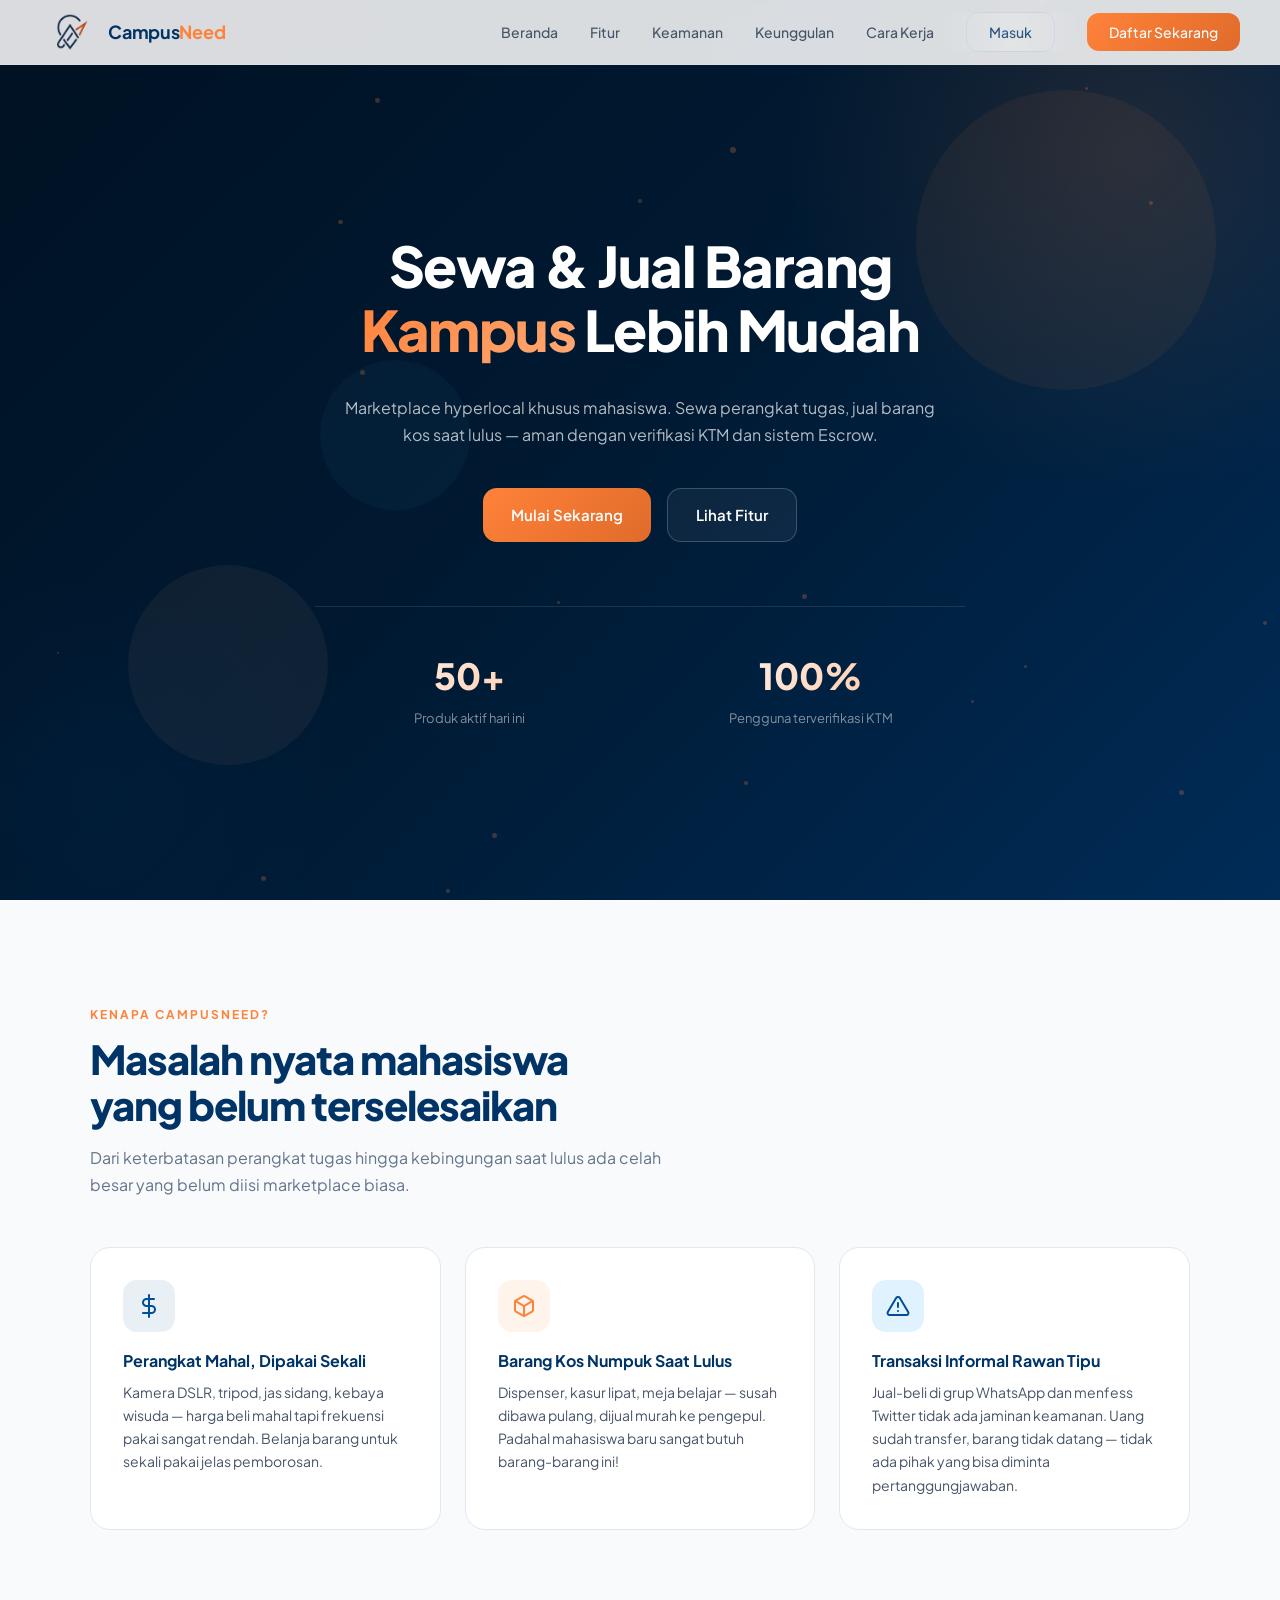
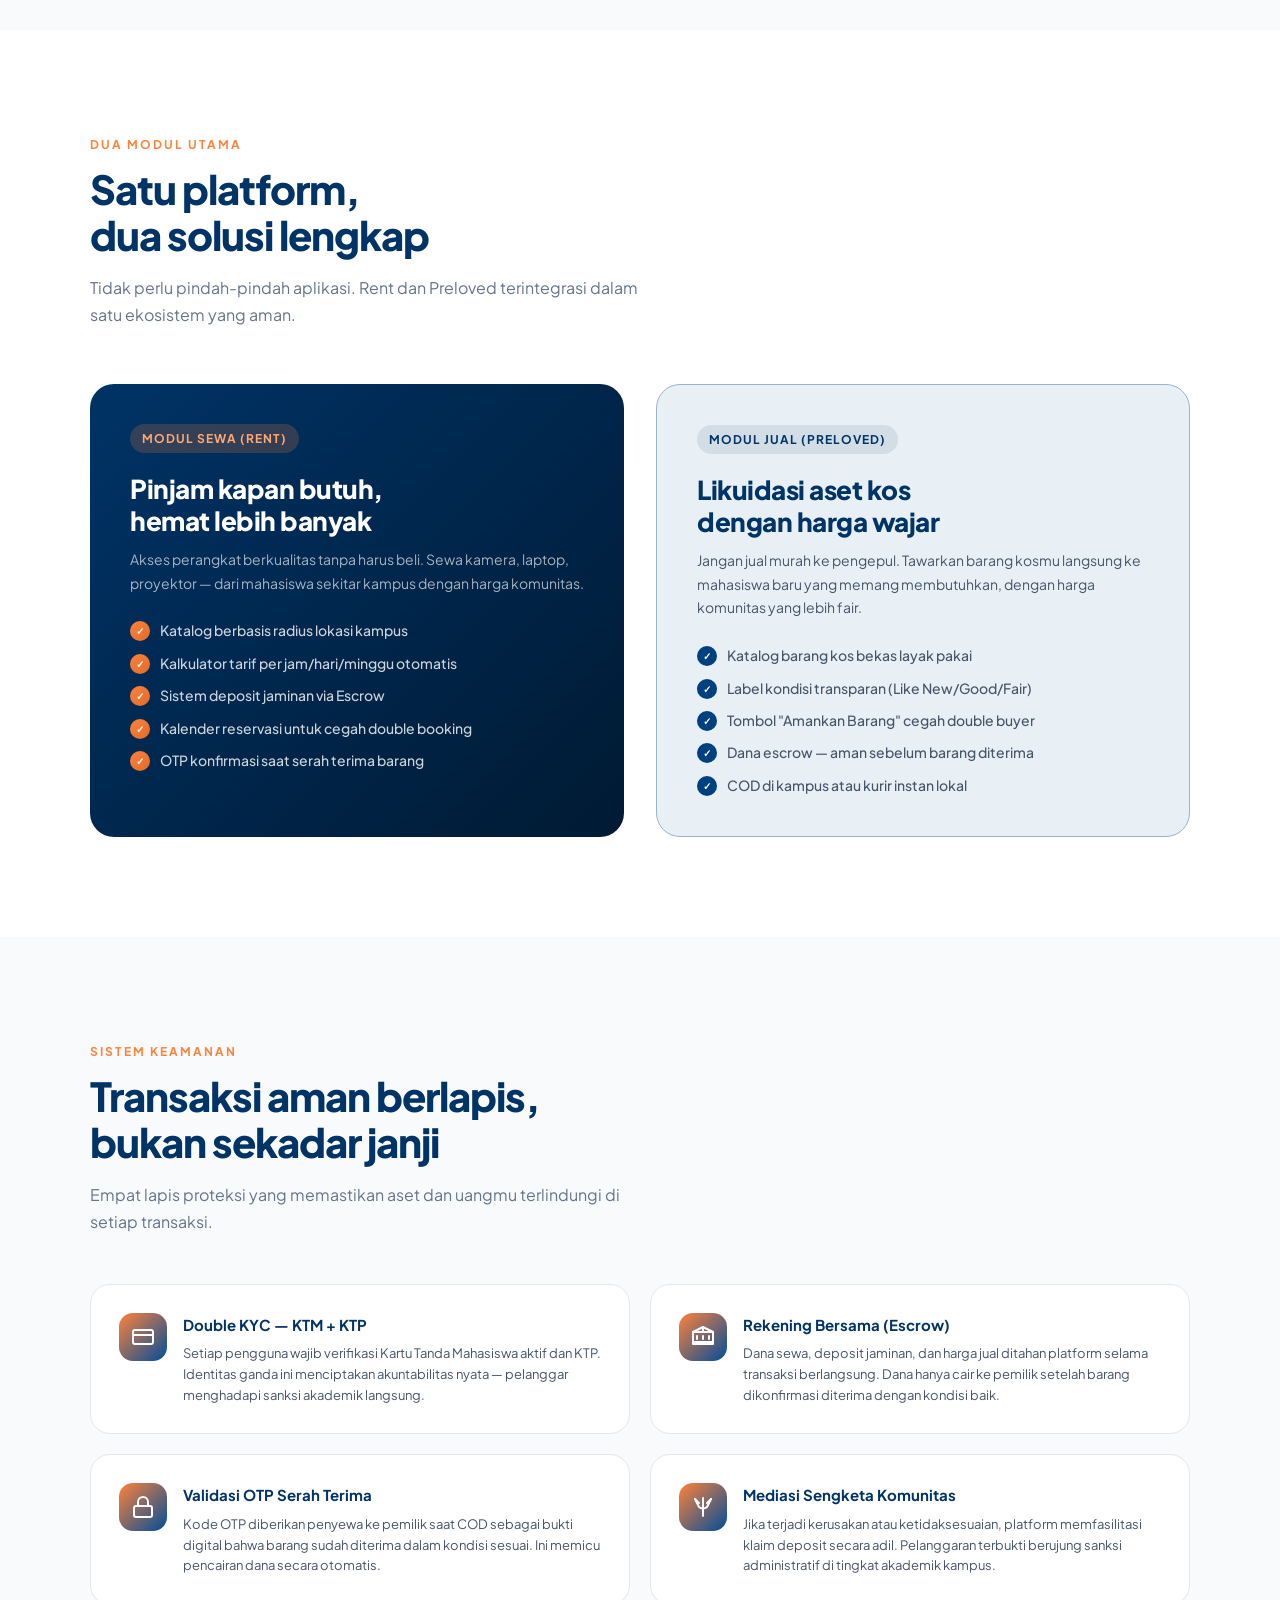
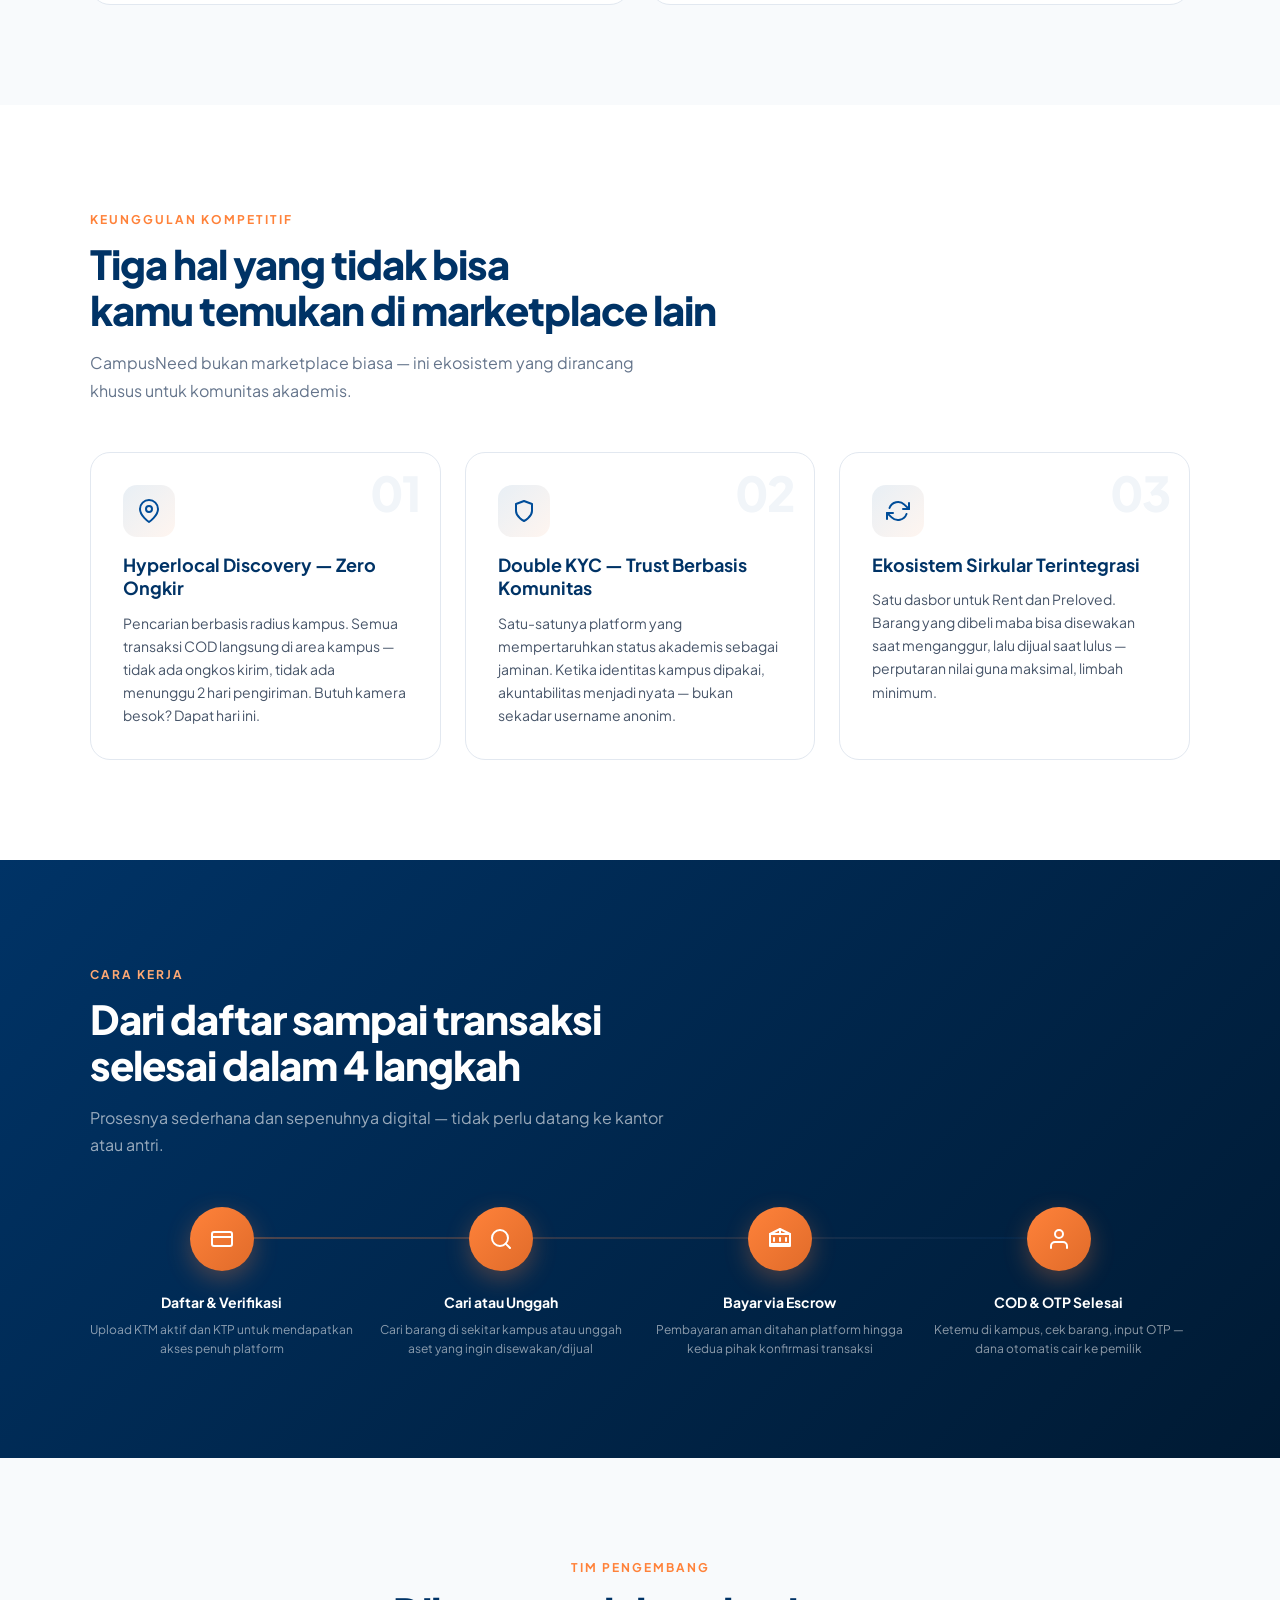
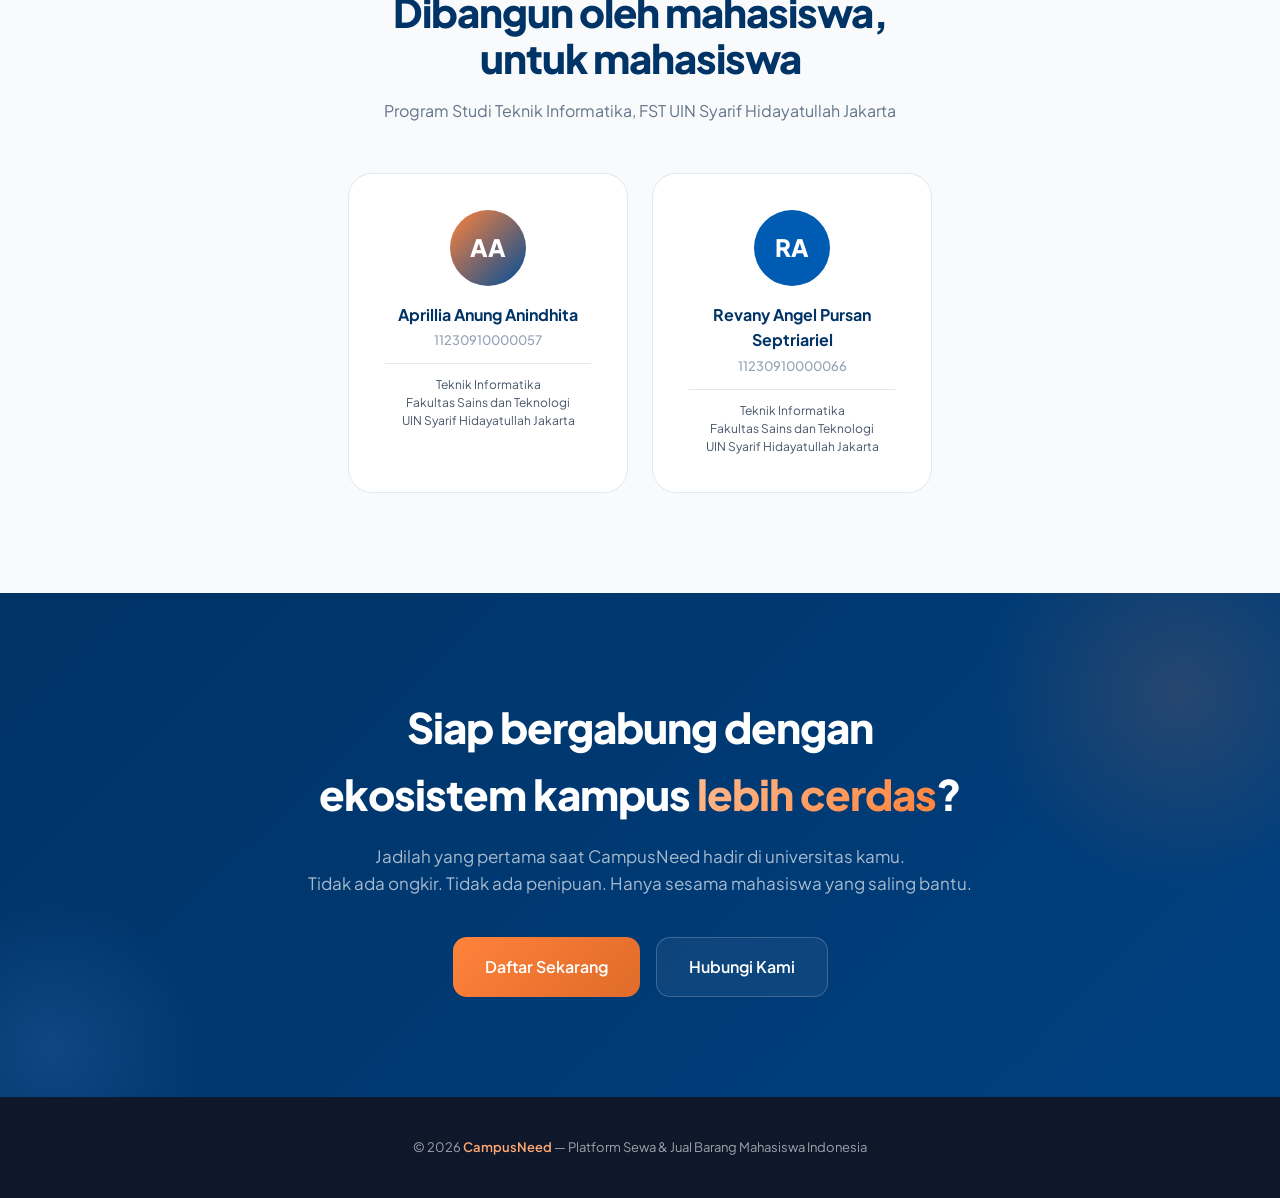
==== index.html @ 5a242e69 "initial commit" ====
<!DOCTYPE html>
<html lang="id">

<head>
  <meta charset="UTF-8" />
  <meta name="viewport" content="width=device-width, initial-scale=1.0" />
  <title>CampusNeed — Platform Sewa & Jual Barang Mahasiswa</title>
  <meta name="description"
    content="Marketplace hyperlocal khusus mahasiswa UIN Jakarta. Sewa perangkat tugas, jual barang kos saat lulus — aman dengan verifikasi KTM dan sistem Escrow." />

  <!-- Google Fonts -->
  <link href="https://fonts.googleapis.com/css2?family=Plus+Jakarta+Sans:wght@400;500;600;700;800&display=swap"
    rel="stylesheet" />

  <!-- CSS Utama -->
  <link rel="stylesheet" href="style.css" />
</head>

<body>

  <!-- =====================================================
       NAVBAR
       ===================================================== -->
  <nav>
    <div class="nav-inner">

      <!-- Logo Menggunakan File Gambar Asli -->
      <a href="#" class="logo">
        <img src="logo-tr.png" alt="Logo CampusNeed" class="logo-img" />
        <span class="logo-text">Campus<span>Need</span></span>
      </a>

      <!-- Menu Navigasi -->
      <ul class="nav-links">
        <li><a href="#home">Beranda</a></li>
        <li><a href="#fitur">Fitur</a></li>
        <li><a href="#keamanan">Keamanan</a></li>
        <li><a href="#unggul">Keunggulan</a></li>
        <li><a href="#alur">Cara Kerja</a></li>
        <li><a href="login.html" class="btn-login-nav">Masuk</a></li>
        <li><a href="daftar.html" onclick="window.location.href='daftar.html';" class="btn-nav">Daftar Sekarang</a>
        </li>
      </ul>

    </div>
  </nav>


  <!-- =====================================================
       HERO
       ===================================================== -->
  <section class="hero" id="home">
    <!-- Floating Shapes -->
    <div class="hero-floating-shapes">
      <div class="floating-shape"></div>
      <div class="floating-shape"></div>
      <div class="floating-shape"></div>
    </div>

    <div class="hero-inner">

      <div class="hero-content">
        <!-- Badge -->
        <!-- <div class="hero-badge">✨ Platform Mahasiswa UIN Jakarta</div> -->

        <h1>Sewa & Jual Barang <span>Kampus</span> Lebih Mudah</h1>

        <p>
          Marketplace hyperlocal khusus mahasiswa. Sewa perangkat
          tugas, jual barang kos saat lulus — aman dengan verifikasi KTM dan
          sistem Escrow.
        </p>

        <div class="hero-cta">
          <a href="daftar.html" onclick="window.location.href='daftar.html';" class="btn-primary">Mulai Sekarang</a>
          <a href="#fitur" class="btn-secondary">Lihat Fitur</a>
        </div>

        <!-- Stats with counter animation -->
        <div class="hero-stats-row">
          <div class="stat-item">
            <h3 data-target="50+">50+</h3>
            <p>Produk aktif hari ini</p>
          </div>
          <div class="stat-item">
            <h3 data-target="100%">100%</h3>
            <p>Pengguna terverifikasi KTM</p>
          </div>
          <!-- <div class="stat-item">
            <h3 data-target="0%">0%</h3>
            <p>Ongkir — COD di kampus</p>
          </div> -->
        </div>
      </div>

    </div>
  </section>


  <!-- =====================================================
       SECTION: MASALAH
       ===================================================== -->
  <section class="problem" id="masalah">
    <div class="section-inner">
      <div class="section-label">Kenapa CampusNeed?</div>
      <h2 class="section-title">Masalah nyata mahasiswa<br>yang belum terselesaikan</h2>
      <p class="section-sub">
        Dari keterbatasan perangkat tugas hingga kebingungan saat lulus
        ada celah besar yang belum diisi marketplace biasa.
      </p>

      <!-- Card masalah — diisi JavaScript -->
      <div class="problem-grid" id="problem-grid"></div>
    </div>
  </section>


  <!-- =====================================================
       SECTION: FITUR (Modul Rent & Sell)
       ===================================================== -->
  <section class="how" id="fitur">
    <div class="section-inner">
      <div class="section-label">Dua Modul Utama</div>
      <h2 class="section-title">Satu platform,<br>dua solusi lengkap</h2>
      <p class="section-sub">
        Tidak perlu pindah-pindah aplikasi. Rent dan Preloved terintegrasi
        dalam satu ekosistem yang aman.
      </p>

      <div class="modules-wrap">

        <!-- Card: Modul Sewa -->
        <div class="module-card rent reveal">
          <span class="module-tag">Modul Sewa (Rent)</span>
          <h3>Pinjam kapan butuh,<br>hemat lebih banyak</h3>
          <p>
            Akses perangkat berkualitas tanpa harus beli. Sewa kamera, laptop,
            proyektor — dari mahasiswa sekitar kampus dengan harga komunitas.
          </p>
          <!-- Fitur sewa — diisi JavaScript -->
          <ul class="feature-list" id="rent-features"></ul>
        </div>

        <!-- Card: Modul Jual -->
        <div class="module-card sell reveal">
          <span class="module-tag">Modul Jual (Preloved)</span>
          <h3>Likuidasi aset kos<br>dengan harga wajar</h3>
          <p>
            Jangan jual murah ke pengepul. Tawarkan barang kosmu langsung ke
            mahasiswa baru yang memang membutuhkan, dengan harga komunitas
            yang lebih fair.
          </p>
          <!-- Fitur jual — diisi JavaScript -->
          <ul class="feature-list" id="sell-features"></ul>
        </div>

      </div>
    </div>
  </section>


  <!-- =====================================================
       SECTION: KEAMANAN
       ===================================================== -->
  <section class="security" id="keamanan">
    <div class="section-inner">
      <div class="section-label">Sistem Keamanan</div>
      <h2 class="section-title">Transaksi aman berlapis,<br>bukan sekadar janji</h2>
      <p class="section-sub">
        Empat lapis proteksi yang memastikan aset dan uangmu
        terlindungi di setiap transaksi.
      </p>

      <!-- Card keamanan — diisi JavaScript -->
      <div class="security-grid" id="security-grid"></div>
    </div>
  </section>


  <!-- =====================================================
       SECTION: USP (Keunggulan Kompetitif)
       ===================================================== -->
  <section class="usp" id="unggul">
    <div class="section-inner">
      <div class="section-label">Keunggulan Kompetitif</div>
      <h2 class="section-title">Tiga hal yang tidak bisa<br>kamu temukan di marketplace lain</h2>
      <p class="section-sub">
        CampusNeed bukan marketplace biasa — ini ekosistem yang dirancang
        khusus untuk komunitas akademis.
      </p>

      <!-- Card USP — diisi JavaScript -->
      <div class="usp-grid" id="usp-grid"></div>
    </div>
  </section>


  <!-- =====================================================
       SECTION: ALUR / CARA KERJA
       ===================================================== -->
  <section class="flow" id="alur">
    <div class="section-inner">
      <div class="section-label">Cara Kerja</div>
      <h2 class="section-title">Dari daftar sampai transaksi<br>selesai dalam 4 langkah</h2>
      <p class="section-sub">
        Prosesnya sederhana dan sepenuhnya digital —
        tidak perlu datang ke kantor atau antri.
      </p>

      <!-- Langkah-langkah — diisi JavaScript -->
      <div class="flow-steps" id="flow-steps"></div>
    </div>
  </section>


  <!-- =====================================================
       SECTION: TIM
       ===================================================== -->
  <section class="team">
    <div class="section-inner">
      <div class="section-label" style="text-align: center; display: block;">Tim Pengembang</div>
      <h2 class="section-title" style="text-align: center;">
        Dibangun oleh mahasiswa,<br>untuk mahasiswa
      </h2>
      <p class="section-sub" style="text-align: center; margin: 0 auto 0;">
        Program Studi Teknik Informatika, FST UIN Syarif Hidayatullah Jakarta
      </p>

      <!-- Card tim — diisi JavaScript -->
      <div class="team-grid" id="team-grid"></div>
    </div>
  </section>


  <!-- =====================================================
       SECTION: CTA (Call to Action)
       ===================================================== -->
  <section class="cta-section" id="daftar">
    <div style="position: relative; z-index: 1;">
      <h2>Siap bergabung dengan<br>ekosistem kampus <span>lebih cerdas</span>?</h2>
      <p>
        Jadilah yang pertama saat CampusNeed hadir di universitas kamu.<br>
        Tidak ada ongkir. Tidak ada penipuan. Hanya sesama mahasiswa yang saling bantu.
      </p>
      <div class="cta-btns">
        <a href="daftar.html" onclick="window.location.href='daftar.html';" class="btn-primary"
          style="font-size: 16px; padding: 16px 32px;">
          Daftar Sekarang
        </a>
        <a href="mailto:campusneed@example.com" class="btn-secondary" style="font-size: 16px; padding: 16px 32px;">
          Hubungi Kami
        </a>
      </div>
    </div>
  </section>


  <!-- =====================================================
       FOOTER — diisi JavaScript
       ===================================================== -->
  <footer id="footer-text"></footer>


  <!-- =====================================================
       SCRIPTS
       Urutan penting: data.js harus sebelum main.js
       ===================================================== -->
  <script src="data.js"></script>
  <script src="main.js"></script>

</body>

</html>
---- style.css ----
/* ============================================================
   style.css — CampusNeed Landing Page
   Palette: Biru Aesthetic Profesional + Gen Z Style
   ============================================================ */

*, *::before, *::after {
  box-sizing: border-box;
  margin: 0;
  padding: 0;
}

:root {
  /* Deep Navy Blue palette */
  --blue-900: #001a33;
  --blue-800: #003366;
  --blue-700: #004080;
  --blue-600: #004d99;
  --blue-500: #005cb3;
  --blue-400: #3380b3;
  --blue-300: #6699cc;
  --blue-200: #99b3cc;
  --blue-100: #ccd9e6;
  --blue-50:  #e8eff5;

  /* Energetic Orange Terracotta palette */
  --orange-600: #FF823A;
  --orange-500: #FF9557;
  --orange-400: #FFa873;
  --orange-300: #FFBB90;
  --orange-200: #FFCEAC;
  --orange-100: #FFE1C9;
  --orange-50:  #FFF4EB;

  --slate-900: #0f172a;
  --slate-800: #1e293b;
  --slate-700: #334155;
  --slate-600: #475569;
  --slate-500: #64748b;
  --slate-400: #94a3b8;
  --slate-300: #cbd5e1;
  --slate-200: #e2e8f0;
  --slate-100: #f1f5f9;
  --slate-50:  #f8fafc;

  --white: #ffffff;
  --success: #16a34a;

  --accent-purple: #FF823A;
  --accent-pink: #FF9557;
  --accent-teal: #003366;
}

html { scroll-behavior: smooth; }

body {
  font-family: 'Plus Jakarta Sans', sans-serif;
  color: var(--slate-800);
  background: var(--white);
  line-height: 1.6;
  overflow-x: hidden;
}

/* ============================================================
   ANIMATIONS
   ============================================================ */
@keyframes fadeInUp {
  from {
    opacity: 0;
    transform: translateY(40px);
  }
  to {
    opacity: 1;
    transform: translateY(0);
  }
}

@keyframes fadeInScale {
  from {
    opacity: 0;
    transform: scale(0.9);
  }
  to {
    opacity: 1;
    transform: scale(1);
  }
}

@keyframes slideInLeft {
  from {
    opacity: 0;
    transform: translateX(-60px);
  }
  to {
    opacity: 1;
    transform: translateX(0);
  }
}

@keyframes slideInRight {
  from {
    opacity: 0;
    transform: translateX(60px);
  }
  to {
    opacity: 1;
    transform: translateX(0);
  }
}

@keyframes float {
  0%, 100% { transform: translateY(0px); }
  50% { transform: translateY(-20px); }
}

@keyframes pulse-glow {
  0%, 100% { box-shadow: 0 0 20px rgba(255, 130, 58, 0.3); }
  50% { box-shadow: 0 0 40px rgba(255, 130, 58, 0.6); }
}

@keyframes particle-float {
  0% { transform: translateY(0) translateX(0); opacity: 0; }
  10% { opacity: 0.5; }
  90% { opacity: 0.5; }
  100% { transform: translateY(-100vh) translateX(20px); opacity: 0; }
}

@keyframes gradient-shift {
  0% { background-position: 0% 50%; }
  50% { background-position: 100% 50%; }
  100% { background-position: 0% 50%; }
}

@keyframes shimmer {
  0% { transform: translateX(-100%); }
  100% { transform: translateX(100%); }
}

/* Scroll Reveal Classes */
.reveal {
  opacity: 0;
  transform: translateY(40px);
  transition: all 0.8s cubic-bezier(0.16, 1, 0.3, 1);
}

.reveal.revealed {
  opacity: 1;
  transform: translateY(0);
}

/* ============================================================
   NAVBAR
   ============================================================ */
nav {
  position: fixed;
  top: 0; left: 0; right: 0;
  background: rgba(255, 255, 255, 0.85);
  backdrop-filter: blur(20px);
  -webkit-backdrop-filter: blur(20px);
  border-bottom: 1px solid rgba(226, 232, 240, 0.5);
  z-index: 100;
  padding: 0 2rem;
  transition: all 0.4s cubic-bezier(0.16, 1, 0.3, 1);
}

nav.scrolled {
  background: rgba(255, 255, 255, 0.95);
  border-bottom: 1px solid var(--slate-200);
}

.nav-inner {
  max-width: 1200px;
  margin: 0 auto;
  height: 64px;
  display: flex;
  align-items: center;
  justify-content: space-between;
}

.logo {
  display: flex;
  align-items: center;
  gap: 8px;
  text-decoration: none;
}

.logo-img {
  height: 38px;
  width: auto;
  display: block;
  object-fit: contain;
}

.logo-text {
  font-size: 18px;
  font-weight: 700;
  color: var(--blue-800);
  letter-spacing: -0.3px;
}

.logo-text span {
  color: var(--orange-600);
}

.nav-links {
  display: flex;
  align-items: center;
  gap: 2rem;
  list-style: none;
}

.nav-links a {
  font-size: 14px;
  font-weight: 500;
  color: var(--slate-600);
  text-decoration: none;
  transition: all 0.3s;
  position: relative;
}

.nav-links a::after {
  content: '';
  position: absolute;
  bottom: -4px;
  left: 0;
  width: 0;
  height: 2px;
  background: var(--orange-600);
  border-radius: 2px;
  transition: width 0.3s ease;
}

.nav-links a:hover {
  color: var(--blue-700);
}

.nav-links a:hover::after {
  width: 100%;
}

.btn-nav {
  background: linear-gradient(135deg, var(--orange-600), #e06b2a) !important;
  color: white !important;
  padding: 10px 22px;
  border-radius: 12px;
  transition: all 0.3s !important;
  font-weight: 600;
  position: relative;
  overflow: hidden;
}

.btn-nav::before {
  content: '';
  position: absolute;
  top: 0; left: -100%; width: 100%; height: 100%;
  background: linear-gradient(90deg, transparent, rgba(255,255,255,0.2), transparent);
  transition: left 0.5s;
}

.btn-nav:hover::before {
  left: 100%;
}

.btn-nav:hover {
  transform: translateY(-2px);
  box-shadow: 0 8px 24px rgba(255, 130, 58, 0.35);
}

.btn-login-nav {
  background: transparent !important;
  color: var(--blue-800) !important;
  padding: 10px 22px;
  border-radius: 12px;
  border: 1.5px solid var(--slate-300);
  transition: all 0.3s !important;
  font-weight: 600;
}

.btn-login-nav:hover {
  border-color: var(--orange-600) !important;
  color: var(--orange-600) !important;
  background: var(--orange-50) !important;
  transform: translateY(-2px);
}

.btn-login-nav::after {
  display: none !important;
}

/* ============================================================
   HERO
   ============================================================ */
.hero {
  min-height: 100vh;
  display: flex;
  align-items: center;
  background: linear-gradient(135deg, #001122 0%, #001a33 25%, #003366 60%, #004d80 100%);
  background-size: 200% 200%;
  animation: gradient-shift 15s ease infinite;
  position: relative;
  overflow: hidden;
  padding: 120px 2rem 60px;
}

.hero::before {
  content: '';
  position: absolute;
  top: -200px; right: -200px;
  width: 700px; height: 700px;
  background: radial-gradient(circle, rgba(255, 130, 58, 0.12) 0%, transparent 70%);
  pointer-events: none;
  animation: float 8s ease-in-out infinite;
}

.hero::after {
  content: '';
  position: absolute;
  bottom: -150px; left: -150px;
  width: 500px; height: 500px;
  background: radial-gradient(circle, rgba(0, 51, 102, 0.15) 0%, transparent 70%);
  pointer-events: none;
  animation: float 10s ease-in-out infinite reverse;
}

/* Hero Particles */
.hero-particles {
  position: absolute;
  top: 0; left: 0; right: 0; bottom: 0;
  overflow: hidden;
  pointer-events: none;
  z-index: 0;
}

.particle {
  position: absolute;
  background: rgba(255, 130, 58, 0.25);
  border-radius: 50%;
  animation: particle-float linear infinite;
}

/* Floating Shapes */
.hero-floating-shapes {
  position: absolute;
  top: 0; left: 0; right: 0; bottom: 0;
  pointer-events: none;
  z-index: 0;
}

.floating-shape {
  position: absolute;
  border-radius: 50%;
  opacity: 0.06;
  animation: float 6s ease-in-out infinite;
}

.floating-shape:nth-child(1) {
  width: 300px; height: 300px;
  background: var(--orange-600);
  top: 10%; right: 5%;
  animation-delay: 0s;
}

.floating-shape:nth-child(2) {
  width: 200px; height: 200px;
  background: var(--orange-400);
  bottom: 15%; left: 10%;
  animation-delay: 2s;
}

.floating-shape:nth-child(3) {
  width: 150px; height: 150px;
  background: var(--blue-400);
  top: 40%; left: 25%;
  animation-delay: 4s;
}

.hero-inner {
  max-width: 800px;
  margin: 0 auto;
  display: block;
  text-align: center;
  position: relative;
  z-index: 1;
}

.hero-content {
  display: flex;
  flex-direction: column;
  align-items: center;
  animation: fadeInUp 1s ease-out;
}

.hero-badge {
  display: inline-flex;
  align-items: center;
  gap: 6px;
  background: rgba(139, 92, 246, 0.15);
  border: 1px solid rgba(139, 92, 246, 0.3);
  color: var(--blue-300);
  font-size: 13px;
  font-weight: 600;
  padding: 8px 18px;
  border-radius: 100px;
  margin-bottom: 2rem;
  letter-spacing: 0.5px;
  animation: fadeInScale 0.8s ease-out;
  backdrop-filter: blur(8px);
}

.hero h1 {
  font-size: 56px;
  font-weight: 800;
  color: white;
  line-height: 1.15;
  letter-spacing: -1.5px;
  margin-bottom: 2rem;
  max-width: 650px;
  animation: fadeInUp 1s ease-out 0.2s both;
}

.hero h1 span {
  background: linear-gradient(135deg, var(--orange-600), var(--orange-400));
  -webkit-background-clip: text;
  -webkit-text-fill-color: transparent;
  background-clip: text;
}

.hero p {
  font-size: 16px;
  color: rgba(255, 255, 255, 0.7);
  line-height: 1.7;
  margin-bottom: 2.5rem;
  max-width: 600px;
  animation: fadeInUp 1s ease-out 0.4s both;
}

.hero-cta {
  display: flex;
  gap: 1rem;
  flex-wrap: wrap;
  justify-content: center;
  margin-bottom: 4rem;
  animation: fadeInUp 1s ease-out 0.6s both;
}

.btn-primary {
  background: linear-gradient(135deg, var(--orange-600), #e06b2a);
  color: white;
  padding: 14px 28px;
  border-radius: 14px;
  font-size: 15px;
  font-weight: 600;
  text-decoration: none;
  transition: all 0.4s cubic-bezier(0.16, 1, 0.3, 1);
  display: inline-flex;
  align-items: center;
  gap: 8px;
  position: relative;
  overflow: hidden;
}

.btn-primary::before {
  content: '';
  position: absolute;
  top: 0; left: -100%; width: 100%; height: 100%;
  background: linear-gradient(90deg, transparent, rgba(255,255,255,0.2), transparent);
  transition: left 0.6s;
}

.btn-primary:hover::before {
  left: 100%;
}

.btn-primary:hover {
  transform: translateY(-3px);
  box-shadow: 0 12px 32px rgba(255, 130, 58, 0.4);
}

.btn-secondary {
  background: rgba(255, 255, 255, 0.05);
  color: white;
  padding: 14px 28px;
  border-radius: 14px;
  font-size: 15px;
  font-weight: 600;
  text-decoration: none;
  border: 1px solid rgba(255, 255, 255, 0.2);
  transition: all 0.4s cubic-bezier(0.16, 1, 0.3, 1);
  backdrop-filter: blur(4px);
}

.btn-secondary:hover {
  background: rgba(255, 255, 255, 0.15);
  transform: translateY(-3px);
  border-color: rgba(255, 255, 255, 0.4);
  box-shadow: 0 8px 24px rgba(255, 255, 255, 0.1);
}

.hero-stats-row {
  display: flex;
  justify-content: space-around;
  width: 100%;
  max-width: 700px;
  border-top: 1px solid rgba(255, 255, 255, 0.1);
  padding-top: 2.5rem;
  gap: 2rem;
  animation: fadeInUp 1s ease-out 0.8s both;
}

.stat-item {
  flex: 1;
  text-align: center;
  transition: transform 0.3s ease;
}

.stat-item:hover {
  transform: translateY(-4px);
}

.stat-item h3 {
  font-size: 36px;
  font-weight: 800;
  color: white;
  margin-bottom: 0.25rem;
  background: linear-gradient(135deg, white, var(--orange-300));
  -webkit-background-clip: text;
  -webkit-text-fill-color: transparent;
  background-clip: text;
}

.stat-item p {
  font-size: 13px;
  color: rgba(255, 255, 255, 0.5);
  margin-bottom: 0;
  line-height: 1.4;
}

/* ============================================================
   SECTIONS
   ============================================================ */
section {
  padding: 100px 2rem;
  position: relative;
}

.section-inner {
  max-width: 1100px;
  margin: 0 auto;
}

.section-label {
  font-size: 12px;
  font-weight: 700;
  text-transform: uppercase;
  letter-spacing: 2px;
  color: var(--orange-600);
  margin-bottom: 0.75rem;
  display: inline-flex;
  align-items: center;
  gap: 8px;
}



.section-title {
  font-size: 40px;
  font-weight: 800;
  color: var(--blue-800);
  line-height: 1.15;
  letter-spacing: -1px;
  margin-bottom: 1rem;
}

.section-sub {
  font-size: 16px;
  color: var(--slate-500);
  max-width: 580px;
  line-height: 1.7;
}

/* ============================================================
   SECTION: MASALAH
   ============================================================ */
.problem {
  background: var(--slate-50);
}

.problem-grid {
  display: grid;
  grid-template-columns: repeat(3, 1fr);
  gap: 1.5rem;
  margin-top: 3rem;
}

.problem-card {
  background: white;
  border: 1px solid var(--slate-200);
  border-radius: 20px;
  padding: 2rem;
  transition: all 0.4s cubic-bezier(0.16, 1, 0.3, 1);
  position: relative;
  overflow: hidden;
}

.problem-card::before {
  content: '';
  position: absolute;
  top: 0; left: 0; right: 0;
  height: 3px;
  background: linear-gradient(90deg, var(--orange-600), var(--blue-600));
  opacity: 0;
  transition: opacity 0.4s;
}

.problem-card:hover {
  border-color: var(--orange-300);
  box-shadow: 0 20px 40px rgba(255, 130, 58, 0.1);
  transform: translateY(-6px);
}

.problem-card:hover::before {
  opacity: 1;
}

.problem-icon {
  width: 52px;
  height: 52px;
  border-radius: 14px;
  display: flex;
  align-items: center;
  justify-content: center;
  font-size: 20px;
  margin-bottom: 1rem;
  color: var(--blue-600);
  transition: all 0.3s;
}

.problem-card:hover .problem-icon {
  transform: scale(1.1);
}

.problem-icon.p1 { background: var(--blue-50); }
.problem-icon.p2 { background: var(--orange-50); color: var(--orange-600); }
.problem-icon.p3 { background: #e0f2fe; }

.problem-card h3 {
  font-size: 16px;
  font-weight: 700;
  color: var(--blue-800);
  margin-bottom: 0.5rem;
}

.problem-card p {
  font-size: 14px;
  color: var(--slate-600);
  line-height: 1.65;
}

/* ============================================================
   SECTION: FITUR (Modul Rent & Sell)
   ============================================================ */
.how {
  background: white;
}

.modules-wrap {
  display: grid;
  grid-template-columns: 1fr 1fr;
  gap: 2rem;
  margin-top: 3.5rem;
}

.module-card {
  border-radius: 24px;
  padding: 2.5rem;
  position: relative;
  overflow: hidden;
  transition: all 0.4s cubic-bezier(0.16, 1, 0.3, 1);
}

.module-card:hover {
  transform: translateY(-6px);
}

.module-card.rent {
  background: linear-gradient(135deg, var(--blue-800), #001a33);
}

.module-card.rent:hover {
  box-shadow: 0 24px 48px rgba(30, 58, 95, 0.4);
}

.module-card.sell {
  background: var(--blue-50);
  border: 1px solid var(--blue-200);
}

.module-card.sell:hover {
  box-shadow: 0 24px 48px rgba(37, 99, 235, 0.12);
}

.module-tag {
  display: inline-flex;
  align-items: center;
  gap: 6px;
  font-size: 12px;
  font-weight: 700;
  text-transform: uppercase;
  letter-spacing: 1px;
  padding: 5px 12px;
  border-radius: 100px;
  margin-bottom: 1.25rem;
}

.module-card.rent .module-tag {
  background: rgba(255, 130, 58, 0.2);
  color: var(--orange-400);
}

.module-card.sell .module-tag {
  background: rgba(30, 58, 95, 0.1);
  color: var(--blue-800);
}

.module-card h3 {
  font-size: 26px;
  font-weight: 800;
  letter-spacing: -0.5px;
  margin-bottom: 0.75rem;
  line-height: 1.2;
}

.module-card.rent h3 { color: white; }
.module-card.sell h3 { color: var(--blue-800); }

.module-card > p {
  font-size: 14px;
  line-height: 1.7;
  margin-bottom: 1.5rem;
}

.module-card.rent > p { color: rgba(255, 255, 255, 0.65); }
.module-card.sell > p { color: var(--slate-600); }

.feature-list {
  list-style: none;
  display: flex;
  flex-direction: column;
  gap: 0.625rem;
}

.feature-list li {
  display: flex;
  align-items: flex-start;
  gap: 10px;
  font-size: 14px;
  font-weight: 500;
  transition: transform 0.3s;
}

.feature-list li:hover {
  transform: translateX(4px);
}

.module-card.rent .feature-list li { color: rgba(255, 255, 255, 0.8); }
.module-card.sell .feature-list li { color: var(--slate-600); }

.check {
  width: 20px;
  height: 20px;
  border-radius: 50%;
  display: flex;
  align-items: center;
  justify-content: center;
  flex-shrink: 0;
  margin-top: 2px;
  font-size: 10px;
  font-weight: 800;
}

.module-card.rent .check { background: linear-gradient(135deg, var(--orange-600), #e06b2a); color: white; }
.module-card.sell .check { background: var(--blue-700); color: white; }

/* ============================================================
   SECTION: KEAMANAN
   ============================================================ */
.security {
  background: var(--slate-50);
}

.security-grid {
  display: grid;
  grid-template-columns: repeat(2, 1fr);
  gap: 1.25rem;
  margin-top: 3rem;
}

.security-card {
  background: white;
  border: 1px solid var(--slate-200);
  border-radius: 20px;
  padding: 1.75rem;
  display: flex;
  gap: 1rem;
  transition: all 0.4s cubic-bezier(0.16, 1, 0.3, 1);
}

.security-card:hover {
  border-color: var(--blue-300);
  box-shadow: 0 16px 32px rgba(37, 99, 235, 0.08);
  transform: translateY(-4px);
}

.security-icon {
  width: 48px;
  height: 48px;
  border-radius: 14px;
  background: linear-gradient(135deg, var(--orange-600), var(--blue-600));
  display: flex;
  align-items: center;
  justify-content: center;
  font-size: 20px;
  flex-shrink: 0;
  color: white;
  transition: transform 0.3s;
}

.security-card:hover .security-icon {
  transform: scale(1.1) rotate(5deg);
}

.security-card h4 {
  font-size: 15px;
  font-weight: 700;
  color: var(--blue-800);
  margin-bottom: 0.4rem;
}

.security-card p {
  font-size: 13px;
  color: var(--slate-600);
  line-height: 1.6;
}

/* ============================================================
   SECTION: USP
   ============================================================ */
.usp {
  background: white;
}

.usp-grid {
  display: grid;
  grid-template-columns: repeat(3, 1fr);
  gap: 1.5rem;
  margin-top: 3rem;
}

.usp-card {
  padding: 2rem;
  border-radius: 20px;
  border: 1px solid var(--slate-200);
  position: relative;
  transition: all 0.4s cubic-bezier(0.16, 1, 0.3, 1);
  overflow: hidden;
}

.usp-card::before {
  content: '';
  position: absolute;
  top: 0; left: 0; right: 0; bottom: 0;
  background: linear-gradient(135deg, rgba(255, 130, 58, 0.02), rgba(0, 51, 102, 0.04));
  opacity: 0;
  transition: opacity 0.4s;
}

.usp-card:hover {
  border-color: var(--blue-300);
  box-shadow: 0 20px 40px rgba(37, 99, 235, 0.1);
  transform: translateY(-6px);
}

.usp-card:hover::before {
  opacity: 1;
}

.usp-num {
  font-size: 48px;
  font-weight: 800;
  color: var(--slate-100);
  position: absolute;
  top: 1rem;
  right: 1.25rem;
  line-height: 1;
  letter-spacing: -2px;
  transition: color 0.3s;
}

.usp-card:hover .usp-num {
  color: var(--blue-100);
}

.usp-icon {
  font-size: 28px;
  margin-bottom: 1rem;
  display: flex;
  width: 52px;
  height: 52px;
  align-items: center;
  justify-content: center;
  border-radius: 14px;
  background: linear-gradient(135deg, var(--blue-50), rgba(255, 130, 58, 0.08));
  color: var(--blue-600);
  position: relative;
  z-index: 1;
  transition: transform 0.3s;
}

.usp-card:hover .usp-icon {
  transform: scale(1.1);
}

.usp-card h3 {
  font-size: 18px;
  font-weight: 700;
  color: var(--blue-800);
  margin-bottom: 0.75rem;
  line-height: 1.3;
  position: relative;
  z-index: 1;
}

.usp-card p {
  font-size: 14px;
  color: var(--slate-600);
  line-height: 1.65;
  position: relative;
  z-index: 1;
}

/* ============================================================
   SECTION: ALUR / FLOW
   ============================================================ */
.flow {
  background: linear-gradient(135deg, var(--blue-800) 0%, #001a33 100%);
}

.flow .section-title { color: white; }
.flow .section-sub   { color: rgba(255, 255, 255, 0.6); }
.flow .section-label { color: var(--orange-400); }
.flow .section-label::before { background: var(--orange-400); }

.flow-steps {
  display: grid;
  grid-template-columns: repeat(4, 1fr);
  gap: 1rem;
  margin-top: 3rem;
  position: relative;
}

.flow-steps::before {
  content: '';
  position: absolute;
  top: 30px;
  left: calc(12.5% + 12px);
  right: calc(12.5% + 12px);
  height: 2px;
  background: linear-gradient(90deg, rgba(255, 130, 58, 0.3), rgba(0, 51, 102, 0.3));
}

.flow-step {
  text-align: center;
  position: relative;
  transition: transform 0.3s;
}

.flow-step:hover {
  transform: translateY(-4px);
}

.step-circle {
  width: 64px;
  height: 64px;
  border-radius: 50%;
  background: linear-gradient(135deg, var(--orange-600), #e06b2a);
  display: flex;
  align-items: center;
  justify-content: center;
  font-size: 22px;
  margin: 0 auto 1.25rem;
  position: relative;
  z-index: 1;
  color: white;
  transition: all 0.3s;
  box-shadow: 0 8px 24px rgba(255, 130, 58, 0.3);
}

.flow-step:hover .step-circle {
  transform: scale(1.1);
  box-shadow: 0 12px 32px rgba(255, 130, 58, 0.5);
}

.flow-step h4 {
  font-size: 14px;
  font-weight: 700;
  color: white;
  margin-bottom: 0.5rem;
}

.flow-step p {
  font-size: 12px;
  color: rgba(255, 255, 255, 0.55);
  line-height: 1.55;
}

/* ============================================================
   SECTION: TIM
   ============================================================ */
.team {
  background: var(--slate-50);
}

.team-grid {
  display: flex;
  gap: 1.5rem;
  margin-top: 3rem;
  justify-content: center;
}

.team-card {
  background: white;
  border: 1px solid var(--slate-200);
  border-radius: 24px;
  padding: 2.25rem;
  text-align: center;
  width: 280px;
  transition: all 0.4s cubic-bezier(0.16, 1, 0.3, 1);
}

.team-card:hover {
  transform: translateY(-8px);
  box-shadow: 0 20px 40px rgba(37, 99, 235, 0.1);
  border-color: var(--blue-300);
}

.avatar {
  width: 76px;
  height: 76px;
  border-radius: 50%;
  background: linear-gradient(135deg, var(--orange-600), var(--blue-600));
  display: flex;
  align-items: center;
  justify-content: center;
  font-size: 24px;
  font-weight: 800;
  color: white;
  margin: 0 auto 1rem;
  transition: transform 0.3s;
}

.team-card:hover .avatar {
  transform: scale(1.1);
}

.team-card h4 {
  font-size: 16px;
  font-weight: 700;
  color: var(--blue-800);
  margin-bottom: 3px;
}

.team-card .nim {
  font-size: 13px;
  color: var(--slate-400);
  font-weight: 500;
  margin-bottom: 0.75rem;
}

.team-card .uni {
  font-size: 12px;
  color: var(--slate-600);
  line-height: 1.5;
  border-top: 1px solid var(--slate-200);
  padding-top: 0.75rem;
  margin-top: 0.25rem;
}

/* ============================================================
   SECTION: CTA
   ============================================================ */
.cta-section {
  background: linear-gradient(135deg, var(--blue-800) 0%, var(--blue-700) 50%, var(--orange-600) 100%);
  background-size: 200% 200%;
  animation: gradient-shift 12s ease infinite;
  text-align: center;
  padding: 100px 2rem;
  position: relative;
  overflow: hidden;
}

.cta-section::before {
  content: '';
  position: absolute;
  top: -100px; right: -100px;
  width: 400px; height: 400px;
  background: radial-gradient(circle, rgba(255, 130, 58, 0.15) 0%, transparent 70%);
  animation: float 8s ease-in-out infinite;
}

.cta-section::after {
  content: '';
  position: absolute;
  bottom: -100px; left: -100px;
  width: 300px; height: 300px;
  background: radial-gradient(circle, rgba(96, 165, 250, 0.15) 0%, transparent 70%);
  animation: float 10s ease-in-out infinite reverse;
}

.cta-section h2 {
  font-size: 42px;
  font-weight: 800;
  color: white;
  letter-spacing: -1px;
  margin-bottom: 1rem;
}

.cta-section h2 span {
  background: linear-gradient(135deg, var(--orange-300), var(--orange-600));
  -webkit-background-clip: text;
  -webkit-text-fill-color: transparent;
  background-clip: text;
}

.cta-section p {
  font-size: 17px;
  color: rgba(255, 255, 255, 0.65);
  margin-bottom: 2.5rem;
}

.cta-btns {
  display: flex;
  gap: 1rem;
  justify-content: center;
  flex-wrap: wrap;
}

/* ============================================================
   FOOTER
   ============================================================ */
footer {
  background: var(--slate-900);
  color: rgba(255, 255, 255, 0.6);
  padding: 2.5rem 2rem;
  text-align: center;
  font-size: 13px;
}

footer span {
  color: var(--orange-400);
  font-weight: 600;
}

/* ============================================================
   RESPONSIVE
   ============================================================ */
@media (max-width: 900px) {
  .hero-inner       { grid-template-columns: 1fr; }
  .hero-visual      { display: none; }
  .hero h1          { font-size: 38px; }

  .problem-grid,
  .usp-grid         { grid-template-columns: 1fr; }

  .modules-wrap,
  .security-grid    { grid-template-columns: 1fr; }

  .flow-steps       { grid-template-columns: 1fr 1fr; }
  .flow-steps::before { display: none; }

  .team-grid        { flex-direction: column; align-items: center; }

  .nav-links        { display: none; }

  .section-title    { font-size: 30px; }
  .cta-section h2   { font-size: 32px; }
  .stat-item h3     { font-size: 28px; }
}
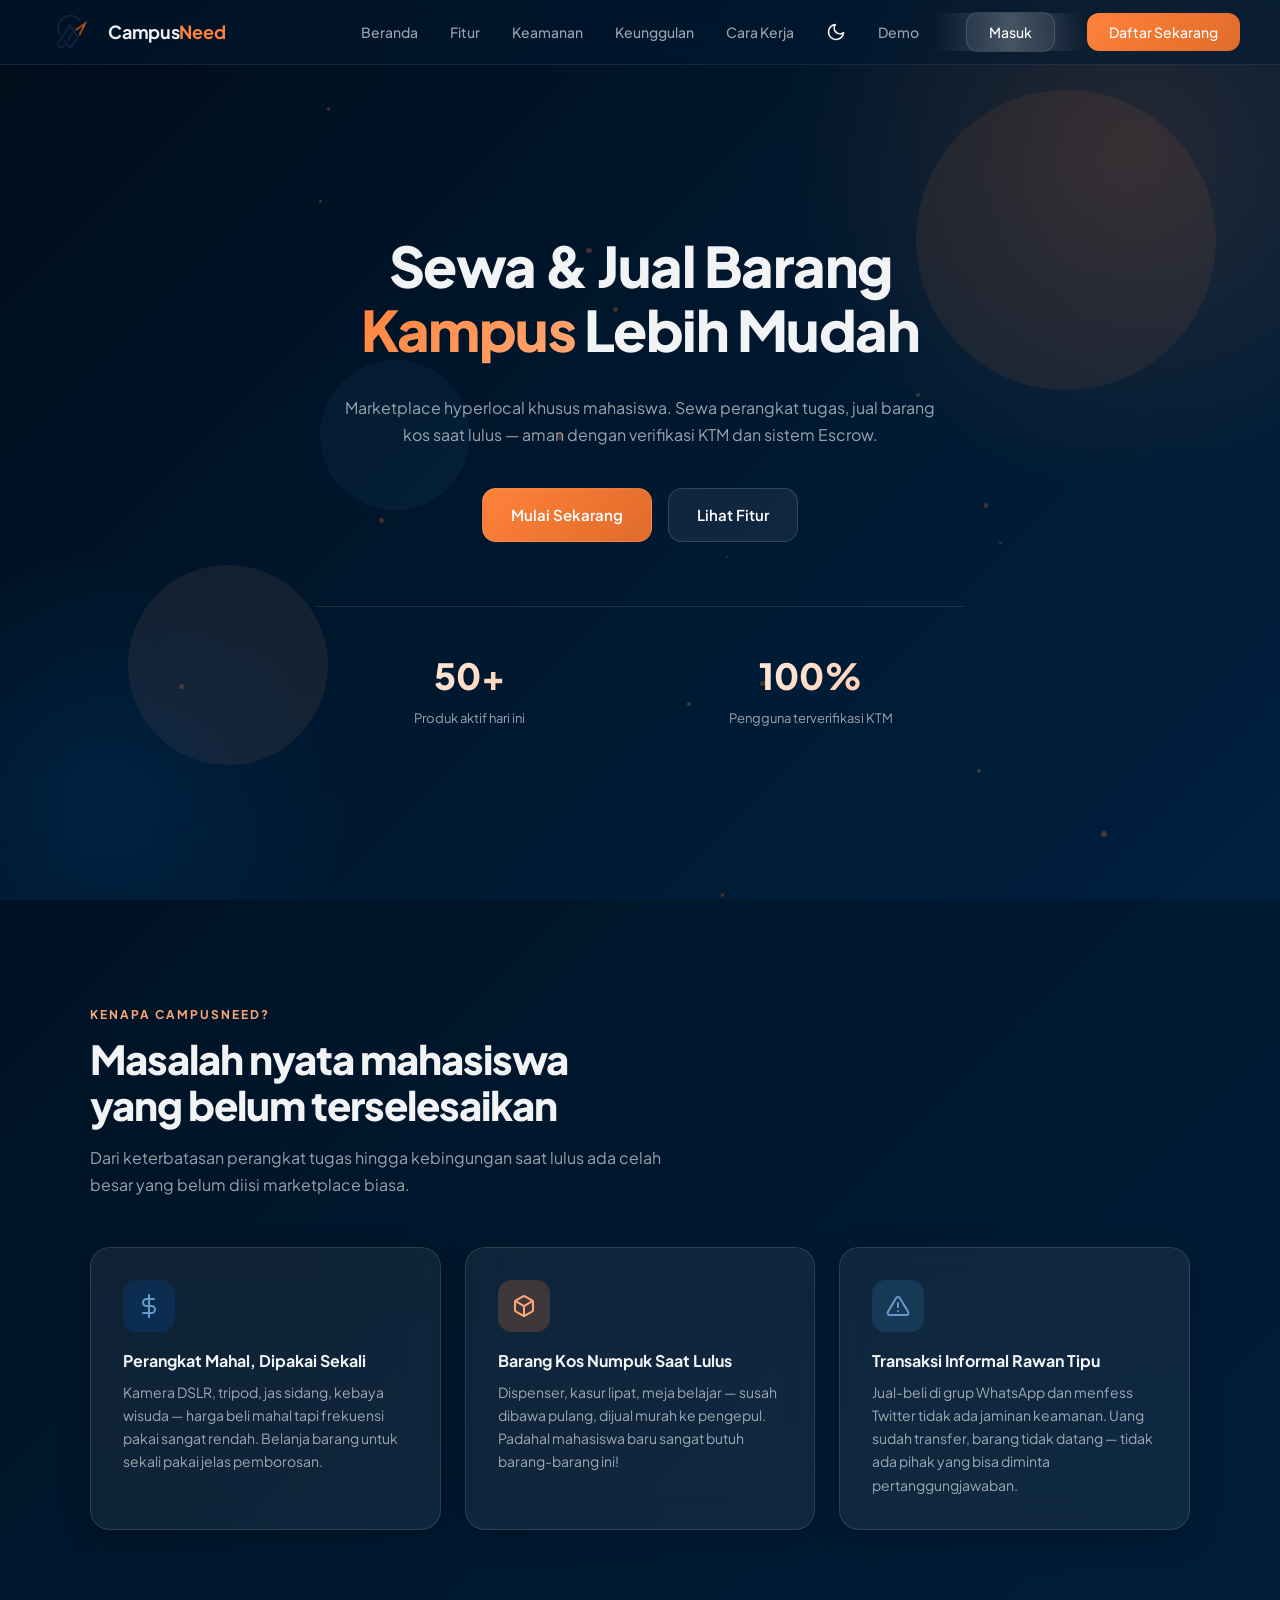
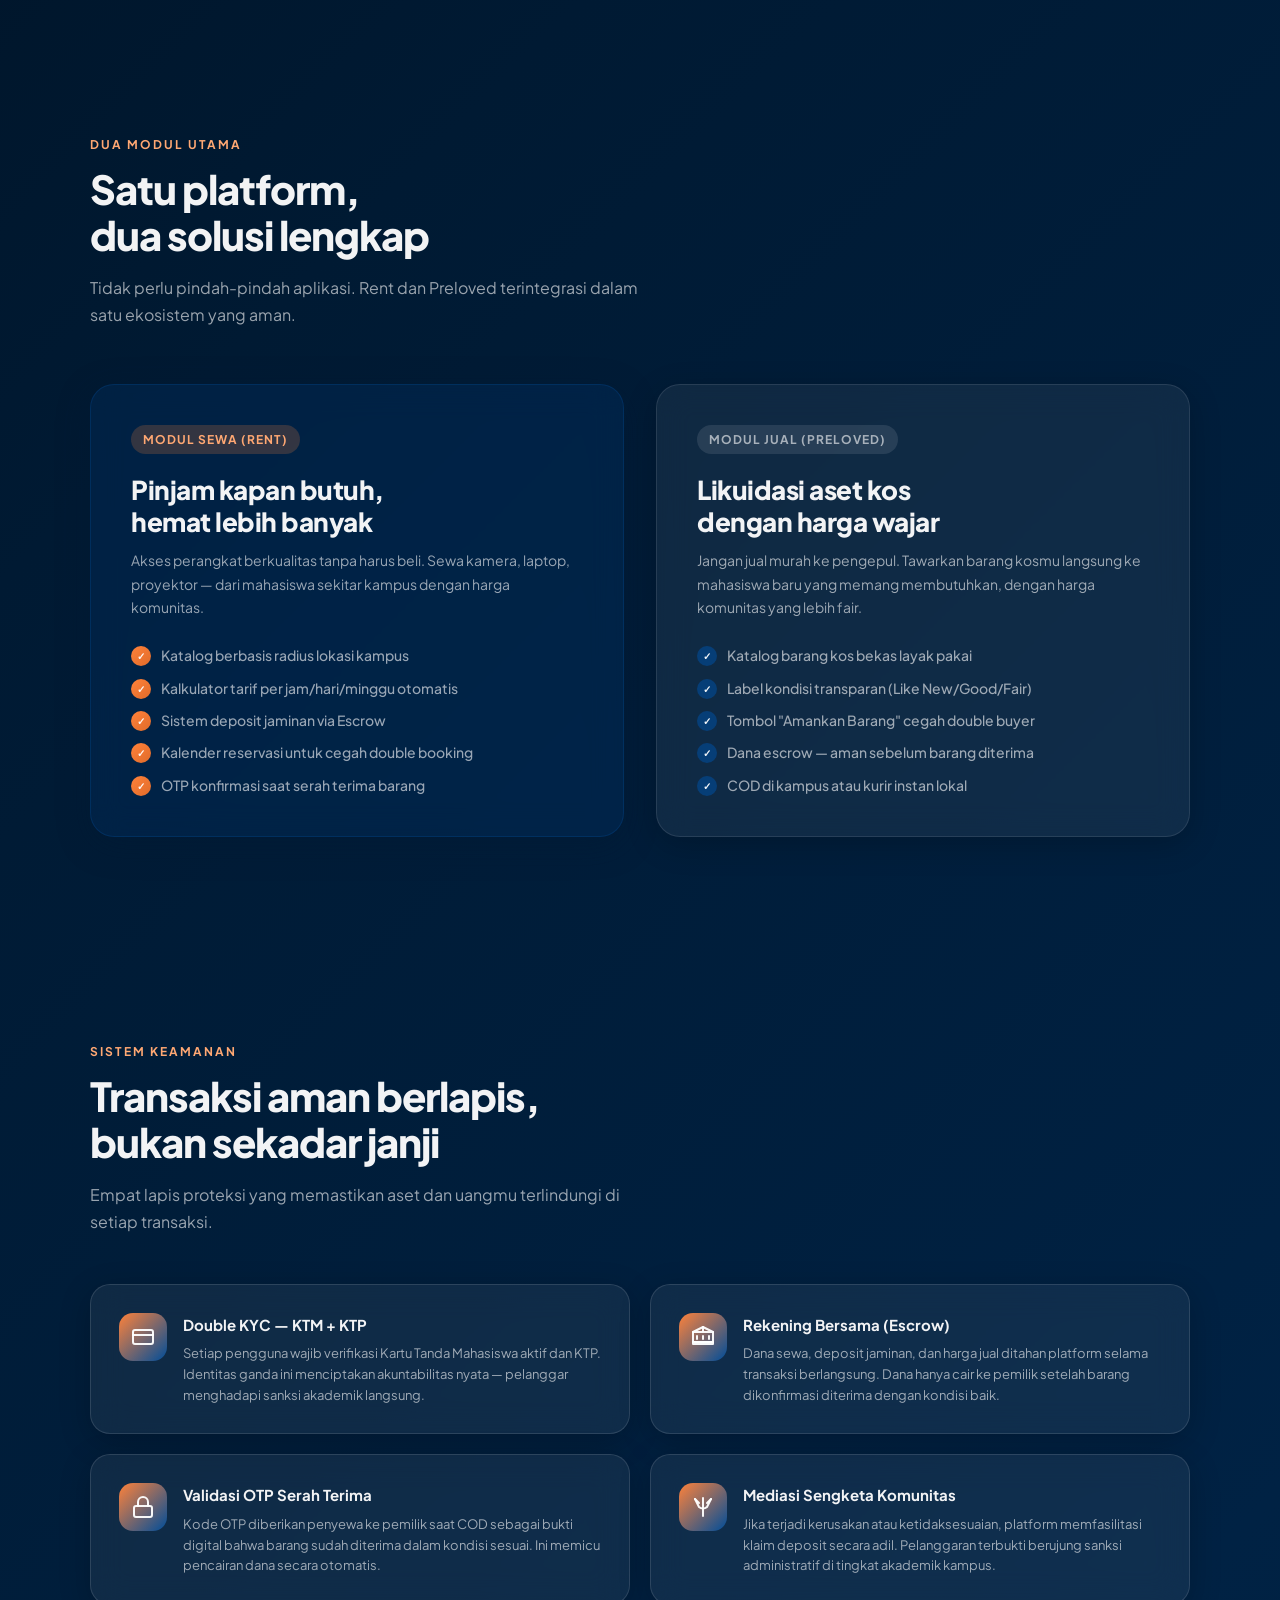
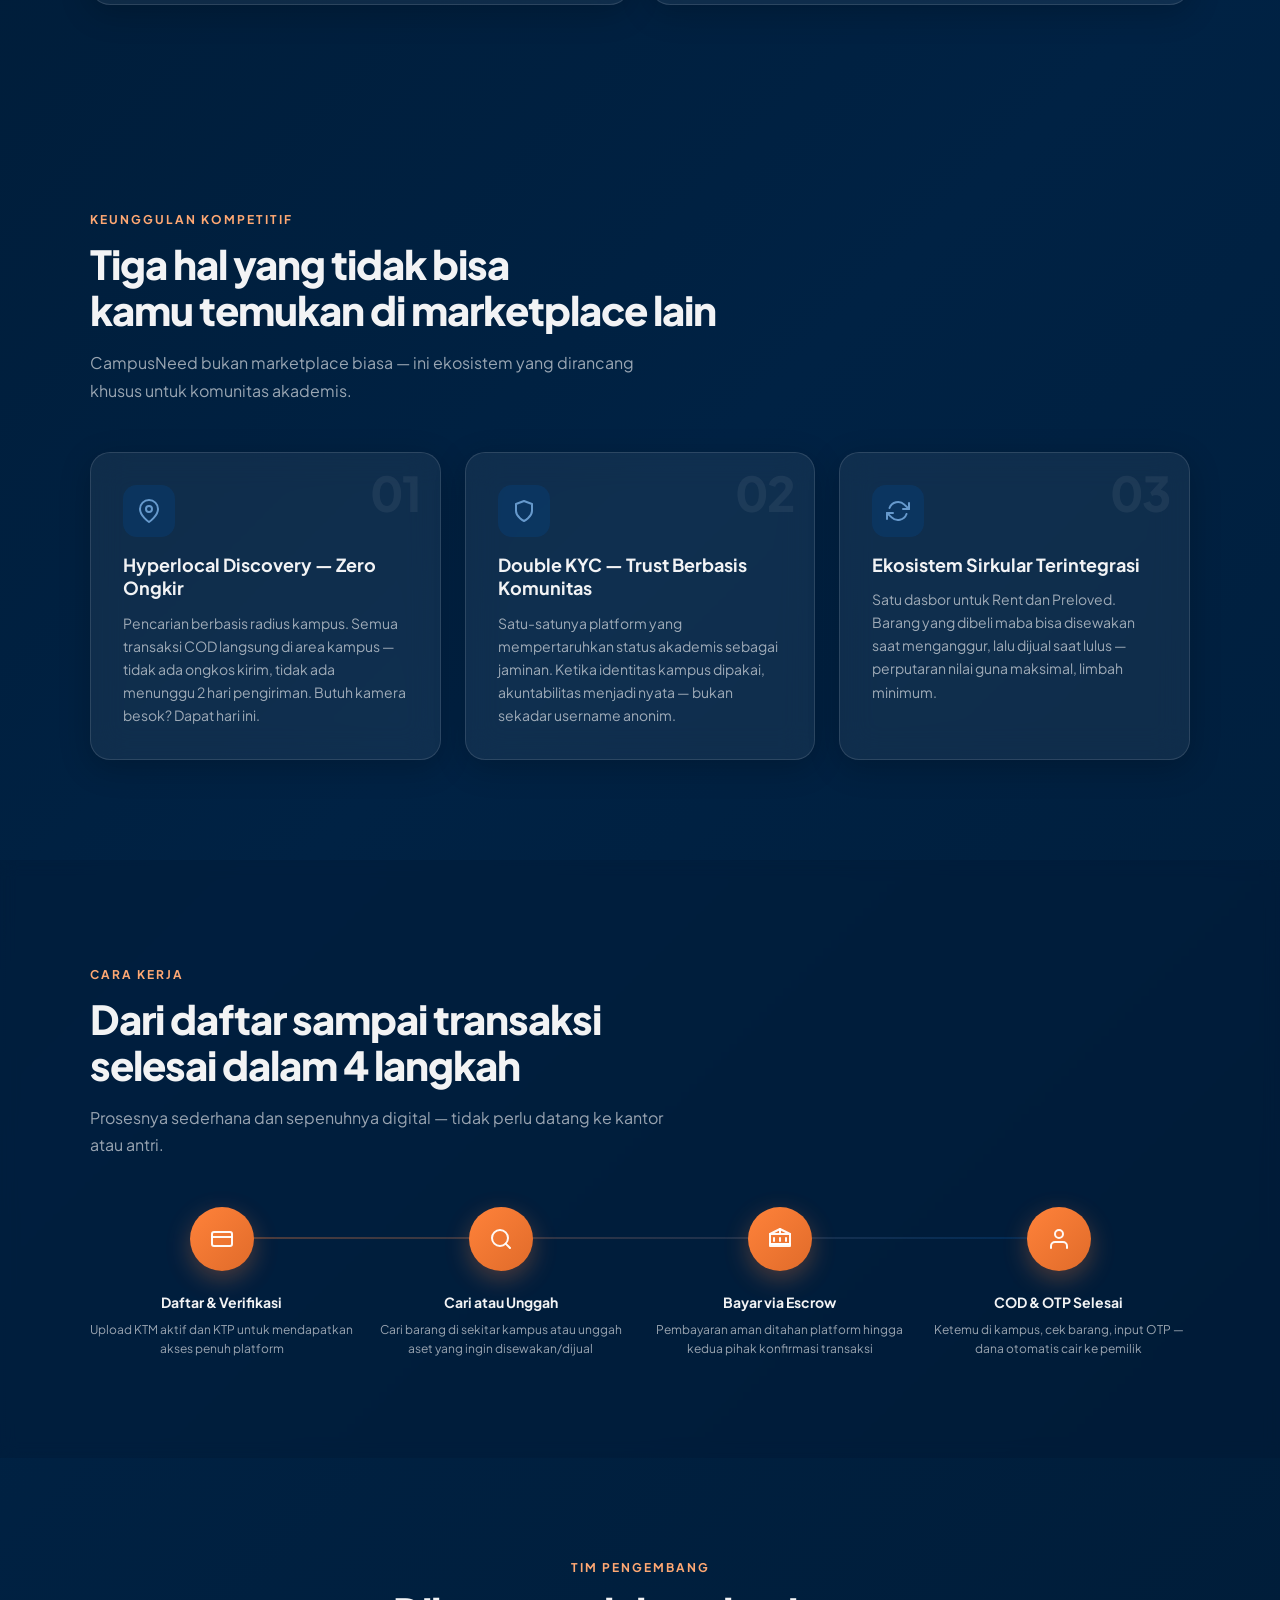
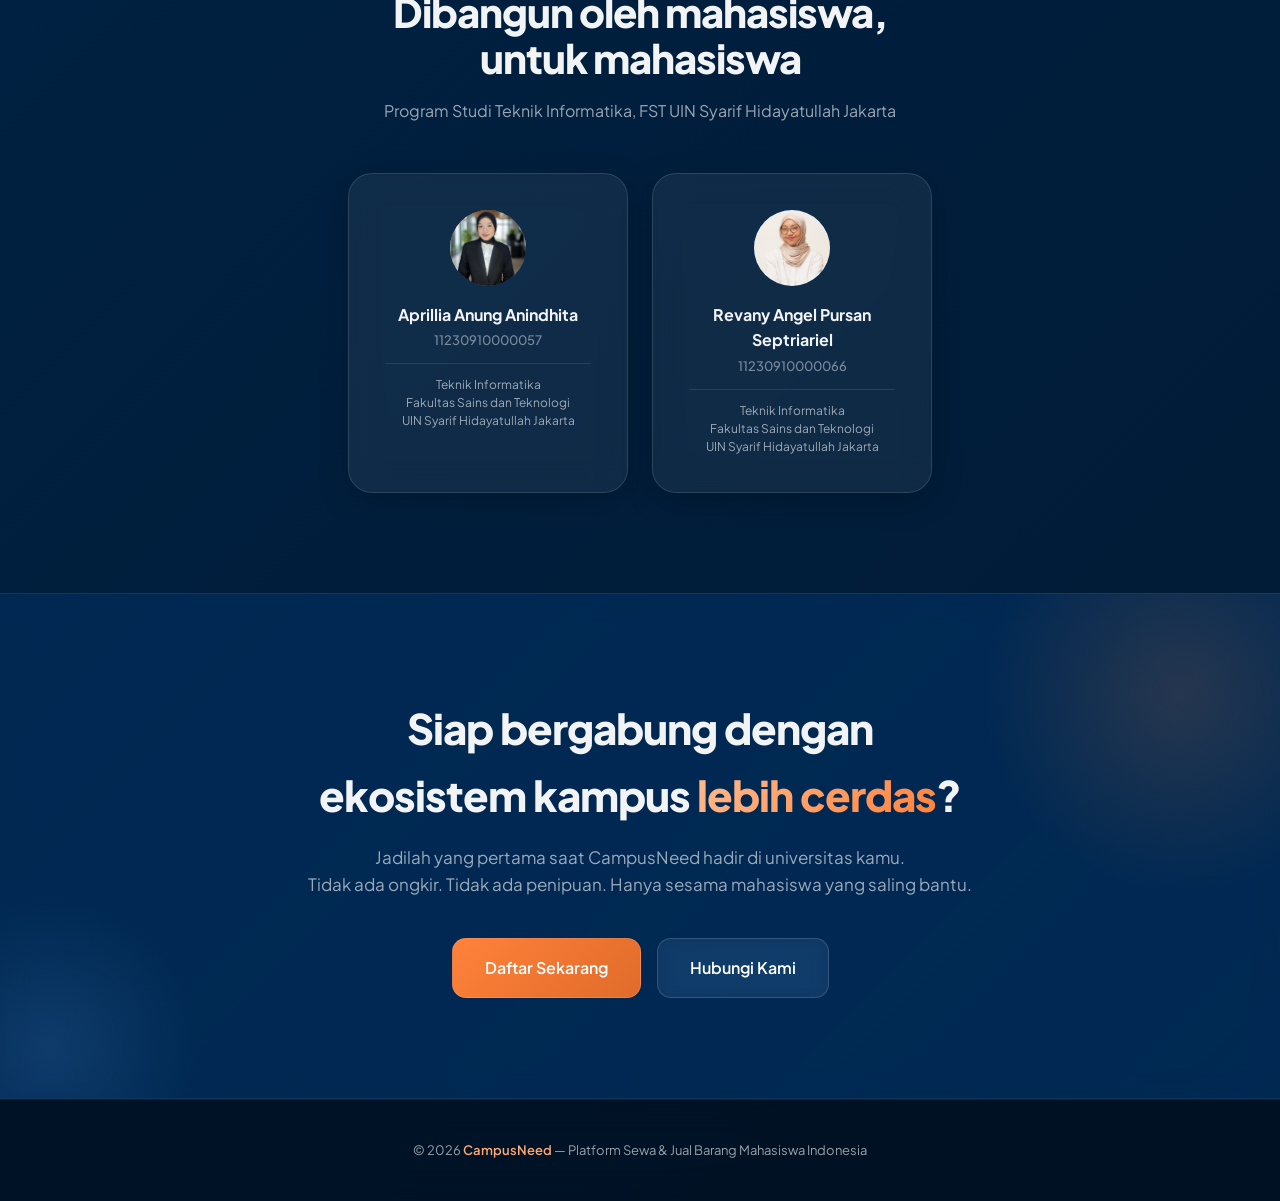
==== commit 7b4faf07: "ubah semua" ====
--- a/index.html
+++ b/index.html
@@ -37,6 +37,12 @@
         <li><a href="#keamanan">Keamanan</a></li>
         <li><a href="#unggul">Keunggulan</a></li>
         <li><a href="#alur">Cara Kerja</a></li>
+        <li>
+          <button style="background:none; border:none; color:inherit; cursor:pointer; display:flex; align-items:center;" onclick="Theme.toggle()" title="Toggle Theme">
+            <svg class="theme-icon" width="20" height="20" viewBox="0 0 24 24" fill="none" stroke="currentColor" stroke-width="2" stroke-linecap="round" stroke-linejoin="round"></svg>
+          </button>
+        </li>
+        <li><a href="dashboard.html" style="font-size: 14px; font-weight: 500; color: var(--text-secondary); text-decoration: none; padding-right: 15px;">Demo</a></li>
         <li><a href="login.html" class="btn-login-nav">Masuk</a></li>
         <li><a href="daftar.html" onclick="window.location.href='daftar.html';" class="btn-nav">Daftar Sekarang</a>
         </li>
@@ -222,7 +228,7 @@
       <h2 class="section-title" style="text-align: center;">
         Dibangun oleh mahasiswa,<br>untuk mahasiswa
       </h2>
-      <p class="section-sub" style="text-align: center; margin: 0 auto 0;">
+      <p class="section-sub" style="text-align: center; margin: 0 auto 0; color: var(--text-secondary);">
         Program Studi Teknik Informatika, FST UIN Syarif Hidayatullah Jakarta
       </p>
 
--- a/style.css
+++ b/style.css
@@ -1,6 +1,6 @@
 /* ============================================================
    style.css — CampusNeed Landing Page
-   Palette: Biru Aesthetic Profesional + Gen Z Style
+   Palette: Glassmorphism — Dark Gradient + Glass Cards
    ============================================================ */
 
 *, *::before, *::after {
@@ -48,16 +48,92 @@
   --accent-purple: #FF823A;
   --accent-pink: #FF9557;
   --accent-teal: #003366;
-}
+
+  /* Glassmorphism tokens */
+  --glass-bg: rgba(255, 255, 255, 0.06);
+  --glass-bg-hover: rgba(255, 255, 255, 0.10);
+  --glass-border: rgba(255, 255, 255, 0.12);
+  --glass-border-hover: rgba(255, 255, 255, 0.22);
+  --glass-blur: blur(16px);
+  --glass-blur-strong: blur(24px);
+  --glass-shadow: 0 8px 32px rgba(0, 0, 0, 0.2);
+  --glass-shadow-hover: 0 16px 48px rgba(0, 0, 0, 0.3);
+
+  /* Theme tokens */
+  --bg-gradient: linear-gradient(135deg, #000d1a 0%, #001a33 30%, #002244 60%, #001a33 100%);
+  --text-primary: rgba(255, 255, 255, 0.95);
+  --text-secondary: rgba(255, 255, 255, 0.6);
+  --text-muted: rgba(255, 255, 255, 0.45);
+  --nav-bg: rgba(0, 26, 51, 0.45);
+  --nav-bg-scrolled: rgba(0, 26, 51, 0.7);
+  --nav-border: rgba(255, 255, 255, 0.08);
+  --modal-bg: rgba(0, 26, 51, 0.85);
+}
+
+[data-theme="light"] {
+  --bg-gradient: linear-gradient(135deg, #f8fafc 0%, #e2e8f0 50%, #f1f5f9 100%);
+  --text-primary: #0f172a;
+  --text-secondary: #334155;
+  --text-muted: #64748b;
+  
+  --nav-bg: rgba(255, 255, 255, 0.65);
+  --nav-bg-scrolled: rgba(255, 255, 255, 0.9);
+  --nav-border: rgba(0, 0, 0, 0.1);
+  --modal-bg: rgba(255, 255, 255, 0.85);
+  
+  --glass-bg: rgba(255, 255, 255, 0.6);
+  --glass-bg-hover: rgba(255, 255, 255, 0.85);
+  --glass-bg-input: rgba(255, 255, 255, 0.7);
+  --glass-border: rgba(0, 0, 0, 0.1);
+  --glass-border-hover: rgba(0, 0, 0, 0.2);
+  --glass-shadow: 0 8px 32px rgba(0, 0, 0, 0.05);
+  --glass-shadow-hover: 0 16px 48px rgba(0, 0, 0, 0.1);
+}
+
+[data-theme="light"] body::before {
+  background: 
+    radial-gradient(ellipse 80% 60% at 20% 20%, rgba(51, 128, 179, 0.15) 0%, transparent 60%),
+    radial-gradient(ellipse 60% 80% at 80% 80%, rgba(255, 130, 58, 0.15) 0%, transparent 60%),
+    radial-gradient(ellipse 50% 50% at 60% 30%, rgba(0, 51, 102, 0.1) 0%, transparent 60%);
+  opacity: 0.7;
+}
+
+[data-theme="light"] .form-input, [data-theme="light"] .form-select, [data-theme="light"] .form-textarea {
+  color: var(--text-primary);
+}
+[data-theme="light"] .form-input::placeholder { color: var(--text-muted); }
+
 
 html { scroll-behavior: smooth; }
 
 body {
   font-family: 'Plus Jakarta Sans', sans-serif;
-  color: var(--slate-800);
-  background: var(--white);
+  color: var(--text-primary);
+  background: var(--bg-gradient);
   line-height: 1.6;
   overflow-x: hidden;
+  min-height: 100vh;
+  position: relative;
+}
+
+/* Animated mesh gradient background */
+body::before {
+  content: '';
+  position: fixed;
+  top: 0; left: 0; right: 0; bottom: 0;
+  background:
+    radial-gradient(ellipse 80% 60% at 20% 20%, rgba(0, 77, 153, 0.3) 0%, transparent 60%),
+    radial-gradient(ellipse 60% 80% at 80% 80%, rgba(255, 130, 58, 0.12) 0%, transparent 60%),
+    radial-gradient(ellipse 50% 50% at 60% 30%, rgba(0, 51, 102, 0.25) 0%, transparent 60%);
+  pointer-events: none;
+  z-index: -1;
+  animation: meshFloat 20s ease-in-out infinite alternate;
+}
+
+@keyframes meshFloat {
+  0%   { transform: scale(1)   translate(0, 0); }
+  50%  { transform: scale(1.05) translate(-2%, 3%); }
+  100% { transform: scale(1)   translate(2%, -2%); }
 }
 
 /* ============================================================
@@ -135,6 +211,12 @@
   100% { transform: translateX(100%); }
 }
 
+@keyframes glassShine {
+  0% { opacity: 0; transform: translateX(-100%) rotate(15deg); }
+  50% { opacity: 0.08; }
+  100% { opacity: 0; transform: translateX(200%) rotate(15deg); }
+}
+
 /* Scroll Reveal Classes */
 .reveal {
   opacity: 0;
@@ -148,23 +230,24 @@
 }
 
 /* ============================================================
-   NAVBAR
+   NAVBAR — Glassmorphism
    ============================================================ */
 nav {
   position: fixed;
   top: 0; left: 0; right: 0;
-  background: rgba(255, 255, 255, 0.85);
+  background: var(--nav-bg);
   backdrop-filter: blur(20px);
   -webkit-backdrop-filter: blur(20px);
-  border-bottom: 1px solid rgba(226, 232, 240, 0.5);
+  border-bottom: 1px solid var(--nav-border);
   z-index: 100;
   padding: 0 2rem;
   transition: all 0.4s cubic-bezier(0.16, 1, 0.3, 1);
 }
 
 nav.scrolled {
-  background: rgba(255, 255, 255, 0.95);
-  border-bottom: 1px solid var(--slate-200);
+  background: var(--nav-bg-scrolled);
+  border-bottom: 1px solid var(--nav-border);
+  box-shadow: 0 4px 30px rgba(0, 0, 0, 0.3);
 }
 
 .nav-inner {
@@ -193,7 +276,7 @@
 .logo-text {
   font-size: 18px;
   font-weight: 700;
-  color: var(--blue-800);
+  color: var(--text-primary);
   letter-spacing: -0.3px;
 }
 
@@ -211,7 +294,7 @@
 .nav-links a {
   font-size: 14px;
   font-weight: 500;
-  color: var(--slate-600);
+  color: var(--text-secondary);
   text-decoration: none;
   transition: all 0.3s;
   position: relative;
@@ -230,7 +313,7 @@
 }
 
 .nav-links a:hover {
-  color: var(--blue-700);
+  color: var(--text-primary);
 }
 
 .nav-links a:hover::after {
@@ -266,34 +349,33 @@
 }
 
 .btn-login-nav {
-  background: transparent !important;
-  color: var(--blue-800) !important;
+  background: rgba(255, 255, 255, 0.06) !important;
+  color: white !important;
   padding: 10px 22px;
   border-radius: 12px;
-  border: 1.5px solid var(--slate-300);
+  border: 1px solid rgba(255, 255, 255, 0.15) !important;
   transition: all 0.3s !important;
   font-weight: 600;
+  backdrop-filter: blur(8px);
 }
 
 .btn-login-nav:hover {
   border-color: var(--orange-600) !important;
   color: var(--orange-600) !important;
-  background: var(--orange-50) !important;
+  background: rgba(255, 130, 58, 0.15) !important;
   transform: translateY(-2px);
 }
 
-.btn-login-nav::after {
-  display: none !important;
-}
+.btn-login-nav::after, .nav-links a.btn-nav::after { display: none !important; }
 
 /* ============================================================
-   HERO
+   HERO — Glassmorphism
    ============================================================ */
 .hero {
   min-height: 100vh;
   display: flex;
   align-items: center;
-  background: linear-gradient(135deg, #001122 0%, #001a33 25%, #003366 60%, #004d80 100%);
+  background: var(--bg-gradient);
   background-size: 200% 200%;
   animation: gradient-shift 15s ease infinite;
   position: relative;
@@ -306,7 +388,7 @@
   position: absolute;
   top: -200px; right: -200px;
   width: 700px; height: 700px;
-  background: radial-gradient(circle, rgba(255, 130, 58, 0.12) 0%, transparent 70%);
+  background: radial-gradient(circle, rgba(255, 130, 58, 0.15) 0%, transparent 70%);
   pointer-events: none;
   animation: float 8s ease-in-out infinite;
 }
@@ -316,7 +398,7 @@
   position: absolute;
   bottom: -150px; left: -150px;
   width: 500px; height: 500px;
-  background: radial-gradient(circle, rgba(0, 51, 102, 0.15) 0%, transparent 70%);
+  background: radial-gradient(circle, rgba(0, 77, 153, 0.2) 0%, transparent 70%);
   pointer-events: none;
   animation: float 10s ease-in-out infinite reverse;
 }
@@ -348,7 +430,7 @@
 .floating-shape {
   position: absolute;
   border-radius: 50%;
-  opacity: 0.06;
+  opacity: 0.08;
   animation: float 6s ease-in-out infinite;
 }
 
@@ -393,9 +475,9 @@
   display: inline-flex;
   align-items: center;
   gap: 6px;
-  background: rgba(139, 92, 246, 0.15);
-  border: 1px solid rgba(139, 92, 246, 0.3);
-  color: var(--blue-300);
+  background: rgba(255, 130, 58, 0.12);
+  border: 1px solid rgba(255, 130, 58, 0.25);
+  color: var(--orange-300);
   font-size: 13px;
   font-weight: 600;
   padding: 8px 18px;
@@ -409,7 +491,7 @@
 .hero h1 {
   font-size: 56px;
   font-weight: 800;
-  color: white;
+  color: var(--text-primary);
   line-height: 1.15;
   letter-spacing: -1.5px;
   margin-bottom: 2rem;
@@ -426,7 +508,7 @@
 
 .hero p {
   font-size: 16px;
-  color: rgba(255, 255, 255, 0.7);
+  color: var(--text-secondary);
   line-height: 1.7;
   margin-bottom: 2.5rem;
   max-width: 600px;
@@ -456,6 +538,7 @@
   gap: 8px;
   position: relative;
   overflow: hidden;
+  border: 1px solid rgba(255, 255, 255, 0.1);
 }
 
 .btn-primary::before {
@@ -476,23 +559,23 @@
 }
 
 .btn-secondary {
-  background: rgba(255, 255, 255, 0.05);
+  background: rgba(255, 255, 255, 0.06);
   color: white;
   padding: 14px 28px;
   border-radius: 14px;
   font-size: 15px;
   font-weight: 600;
   text-decoration: none;
-  border: 1px solid rgba(255, 255, 255, 0.2);
+  border: 1px solid rgba(255, 255, 255, 0.15);
   transition: all 0.4s cubic-bezier(0.16, 1, 0.3, 1);
-  backdrop-filter: blur(4px);
+  backdrop-filter: blur(8px);
 }
 
 .btn-secondary:hover {
-  background: rgba(255, 255, 255, 0.15);
+  background: rgba(255, 255, 255, 0.12);
   transform: translateY(-3px);
-  border-color: rgba(255, 255, 255, 0.4);
-  box-shadow: 0 8px 24px rgba(255, 255, 255, 0.1);
+  border-color: var(--text-muted);
+  box-shadow: 0 8px 24px rgba(255, 255, 255, 0.08);
 }
 
 .hero-stats-row {
@@ -519,7 +602,7 @@
 .stat-item h3 {
   font-size: 36px;
   font-weight: 800;
-  color: white;
+  color: var(--text-primary);
   margin-bottom: 0.25rem;
   background: linear-gradient(135deg, white, var(--orange-300));
   -webkit-background-clip: text;
@@ -529,17 +612,18 @@
 
 .stat-item p {
   font-size: 13px;
-  color: rgba(255, 255, 255, 0.5);
+  color: var(--text-secondary);
   margin-bottom: 0;
   line-height: 1.4;
 }
 
 /* ============================================================
-   SECTIONS
+   SECTIONS — Glassmorphism
    ============================================================ */
 section {
   padding: 100px 2rem;
   position: relative;
+  z-index: 1;
 }
 
 .section-inner {
@@ -552,7 +636,7 @@
   font-weight: 700;
   text-transform: uppercase;
   letter-spacing: 2px;
-  color: var(--orange-600);
+  color: var(--orange-400);
   margin-bottom: 0.75rem;
   display: inline-flex;
   align-items: center;
@@ -564,7 +648,7 @@
 .section-title {
   font-size: 40px;
   font-weight: 800;
-  color: var(--blue-800);
+  color: var(--text-primary);
   line-height: 1.15;
   letter-spacing: -1px;
   margin-bottom: 1rem;
@@ -572,16 +656,16 @@
 
 .section-sub {
   font-size: 16px;
-  color: var(--slate-500);
+  color: var(--text-secondary);
   max-width: 580px;
   line-height: 1.7;
 }
 
 /* ============================================================
-   SECTION: MASALAH
+   SECTION: MASALAH — Glass Cards
    ============================================================ */
 .problem {
-  background: var(--slate-50);
+  background: transparent;
 }
 
 .problem-grid {
@@ -592,13 +676,16 @@
 }
 
 .problem-card {
-  background: white;
-  border: 1px solid var(--slate-200);
+  background: var(--glass-bg);
+  border: 1px solid var(--glass-border);
   border-radius: 20px;
   padding: 2rem;
   transition: all 0.4s cubic-bezier(0.16, 1, 0.3, 1);
   position: relative;
   overflow: hidden;
+  backdrop-filter: var(--glass-blur);
+  -webkit-backdrop-filter: var(--glass-blur);
+  box-shadow: var(--glass-shadow);
 }
 
 .problem-card::before {
@@ -606,18 +693,35 @@
   position: absolute;
   top: 0; left: 0; right: 0;
   height: 3px;
-  background: linear-gradient(90deg, var(--orange-600), var(--blue-600));
+  background: linear-gradient(90deg, var(--orange-600), var(--blue-400));
   opacity: 0;
   transition: opacity 0.4s;
 }
 
+/* Glass shine on hover */
+.problem-card::after {
+  content: '';
+  position: absolute;
+  top: -50%; left: -50%;
+  width: 200%; height: 200%;
+  background: linear-gradient(135deg, transparent, rgba(255,255,255,0.03), transparent);
+  opacity: 0;
+  transition: opacity 0.4s;
+  pointer-events: none;
+}
+
 .problem-card:hover {
-  border-color: var(--orange-300);
-  box-shadow: 0 20px 40px rgba(255, 130, 58, 0.1);
+  border-color: var(--glass-border-hover);
+  box-shadow: var(--glass-shadow-hover);
   transform: translateY(-6px);
+  background: var(--glass-bg-hover);
 }
 
 .problem-card:hover::before {
+  opacity: 1;
+}
+
+.problem-card:hover::after {
   opacity: 1;
 }
 
@@ -630,7 +734,6 @@
   justify-content: center;
   font-size: 20px;
   margin-bottom: 1rem;
-  color: var(--blue-600);
   transition: all 0.3s;
 }
 
@@ -638,28 +741,28 @@
   transform: scale(1.1);
 }
 
-.problem-icon.p1 { background: var(--blue-50); }
-.problem-icon.p2 { background: var(--orange-50); color: var(--orange-600); }
-.problem-icon.p3 { background: #e0f2fe; }
+.problem-icon.p1 { background: rgba(0, 77, 153, 0.25); color: var(--blue-300); }
+.problem-icon.p2 { background: rgba(255, 130, 58, 0.2); color: var(--orange-400); }
+.problem-icon.p3 { background: rgba(51, 128, 179, 0.2); color: var(--blue-300); }
 
 .problem-card h3 {
   font-size: 16px;
   font-weight: 700;
-  color: var(--blue-800);
+  color: var(--text-primary);
   margin-bottom: 0.5rem;
 }
 
 .problem-card p {
   font-size: 14px;
-  color: var(--slate-600);
+  color: var(--text-secondary);
   line-height: 1.65;
 }
 
 /* ============================================================
-   SECTION: FITUR (Modul Rent & Sell)
+   SECTION: FITUR (Modul Rent & Sell) — Glass Cards
    ============================================================ */
 .how {
-  background: white;
+  background: transparent;
 }
 
 .modules-wrap {
@@ -675,6 +778,8 @@
   position: relative;
   overflow: hidden;
   transition: all 0.4s cubic-bezier(0.16, 1, 0.3, 1);
+  backdrop-filter: var(--glass-blur);
+  -webkit-backdrop-filter: var(--glass-blur);
 }
 
 .module-card:hover {
@@ -682,20 +787,27 @@
 }
 
 .module-card.rent {
-  background: linear-gradient(135deg, var(--blue-800), #001a33);
+  background: rgba(0, 51, 102, 0.35);
+  border: 1px solid rgba(0, 77, 153, 0.3);
+  box-shadow: 0 8px 32px rgba(0, 26, 51, 0.4);
 }
 
 .module-card.rent:hover {
-  box-shadow: 0 24px 48px rgba(30, 58, 95, 0.4);
+  box-shadow: 0 24px 48px rgba(0, 26, 51, 0.5);
+  background: rgba(0, 51, 102, 0.45);
+  border-color: rgba(0, 77, 153, 0.5);
 }
 
 .module-card.sell {
-  background: var(--blue-50);
-  border: 1px solid var(--blue-200);
+  background: rgba(255, 255, 255, 0.06);
+  border: 1px solid rgba(255, 255, 255, 0.1);
+  box-shadow: var(--glass-shadow);
 }
 
 .module-card.sell:hover {
-  box-shadow: 0 24px 48px rgba(37, 99, 235, 0.12);
+  box-shadow: var(--glass-shadow-hover);
+  background: rgba(255, 255, 255, 0.1);
+  border-color: var(--text-muted);
 }
 
 .module-tag {
@@ -717,8 +829,8 @@
 }
 
 .module-card.sell .module-tag {
-  background: rgba(30, 58, 95, 0.1);
-  color: var(--blue-800);
+  background: rgba(255, 255, 255, 0.1);
+  color: var(--text-secondary);
 }
 
 .module-card h3 {
@@ -729,8 +841,8 @@
   line-height: 1.2;
 }
 
-.module-card.rent h3 { color: white; }
-.module-card.sell h3 { color: var(--blue-800); }
+.module-card.rent h3 { color: var(--text-primary); }
+.module-card.sell h3 { color: var(--text-primary); }
 
 .module-card > p {
   font-size: 14px;
@@ -738,8 +850,8 @@
   margin-bottom: 1.5rem;
 }
 
-.module-card.rent > p { color: rgba(255, 255, 255, 0.65); }
-.module-card.sell > p { color: var(--slate-600); }
+.module-card.rent > p { color: var(--text-secondary); }
+.module-card.sell > p { color: var(--text-secondary); }
 
 .feature-list {
   list-style: none;
@@ -761,8 +873,8 @@
   transform: translateX(4px);
 }
 
-.module-card.rent .feature-list li { color: rgba(255, 255, 255, 0.8); }
-.module-card.sell .feature-list li { color: var(--slate-600); }
+.module-card.rent .feature-list li { color: var(--text-secondary); }
+.module-card.sell .feature-list li { color: var(--text-secondary); }
 
 .check {
   width: 20px;
@@ -777,14 +889,14 @@
   font-weight: 800;
 }
 
-.module-card.rent .check { background: linear-gradient(135deg, var(--orange-600), #e06b2a); color: white; }
-.module-card.sell .check { background: var(--blue-700); color: white; }
+.module-card.rent .check { background: linear-gradient(135deg, var(--orange-600), #e06b2a); color: var(--text-primary); }
+.module-card.sell .check { background: rgba(0, 77, 153, 0.6); color: var(--text-primary); }
 
 /* ============================================================
-   SECTION: KEAMANAN
+   SECTION: KEAMANAN — Glass Cards
    ============================================================ */
 .security {
-  background: var(--slate-50);
+  background: transparent;
 }
 
 .security-grid {
@@ -795,19 +907,23 @@
 }
 
 .security-card {
-  background: white;
-  border: 1px solid var(--slate-200);
+  background: var(--glass-bg);
+  border: 1px solid var(--glass-border);
   border-radius: 20px;
   padding: 1.75rem;
   display: flex;
   gap: 1rem;
   transition: all 0.4s cubic-bezier(0.16, 1, 0.3, 1);
+  backdrop-filter: var(--glass-blur);
+  -webkit-backdrop-filter: var(--glass-blur);
+  box-shadow: var(--glass-shadow);
 }
 
 .security-card:hover {
-  border-color: var(--blue-300);
-  box-shadow: 0 16px 32px rgba(37, 99, 235, 0.08);
+  border-color: var(--glass-border-hover);
+  box-shadow: var(--glass-shadow-hover);
   transform: translateY(-4px);
+  background: var(--glass-bg-hover);
 }
 
 .security-icon {
@@ -820,7 +936,7 @@
   justify-content: center;
   font-size: 20px;
   flex-shrink: 0;
-  color: white;
+  color: var(--text-primary);
   transition: transform 0.3s;
 }
 
@@ -831,21 +947,21 @@
 .security-card h4 {
   font-size: 15px;
   font-weight: 700;
-  color: var(--blue-800);
+  color: var(--text-primary);
   margin-bottom: 0.4rem;
 }
 
 .security-card p {
   font-size: 13px;
-  color: var(--slate-600);
+  color: var(--text-secondary);
   line-height: 1.6;
 }
 
 /* ============================================================
-   SECTION: USP
+   SECTION: USP — Glass Cards
    ============================================================ */
 .usp {
-  background: white;
+  background: transparent;
 }
 
 .usp-grid {
@@ -858,25 +974,30 @@
 .usp-card {
   padding: 2rem;
   border-radius: 20px;
-  border: 1px solid var(--slate-200);
+  border: 1px solid var(--glass-border);
   position: relative;
   transition: all 0.4s cubic-bezier(0.16, 1, 0.3, 1);
   overflow: hidden;
+  background: var(--glass-bg);
+  backdrop-filter: var(--glass-blur);
+  -webkit-backdrop-filter: var(--glass-blur);
+  box-shadow: var(--glass-shadow);
 }
 
 .usp-card::before {
   content: '';
   position: absolute;
   top: 0; left: 0; right: 0; bottom: 0;
-  background: linear-gradient(135deg, rgba(255, 130, 58, 0.02), rgba(0, 51, 102, 0.04));
+  background: linear-gradient(135deg, rgba(255, 130, 58, 0.03), rgba(0, 77, 153, 0.06));
   opacity: 0;
   transition: opacity 0.4s;
 }
 
 .usp-card:hover {
-  border-color: var(--blue-300);
-  box-shadow: 0 20px 40px rgba(37, 99, 235, 0.1);
+  border-color: var(--glass-border-hover);
+  box-shadow: var(--glass-shadow-hover);
   transform: translateY(-6px);
+  background: var(--glass-bg-hover);
 }
 
 .usp-card:hover::before {
@@ -886,7 +1007,7 @@
 .usp-num {
   font-size: 48px;
   font-weight: 800;
-  color: var(--slate-100);
+  color: rgba(255, 255, 255, 0.06);
   position: absolute;
   top: 1rem;
   right: 1.25rem;
@@ -896,7 +1017,7 @@
 }
 
 .usp-card:hover .usp-num {
-  color: var(--blue-100);
+  color: rgba(255, 255, 255, 0.1);
 }
 
 .usp-icon {
@@ -908,8 +1029,8 @@
   align-items: center;
   justify-content: center;
   border-radius: 14px;
-  background: linear-gradient(135deg, var(--blue-50), rgba(255, 130, 58, 0.08));
-  color: var(--blue-600);
+  background: rgba(0, 77, 153, 0.25);
+  color: var(--blue-300);
   position: relative;
   z-index: 1;
   transition: transform 0.3s;
@@ -922,7 +1043,7 @@
 .usp-card h3 {
   font-size: 18px;
   font-weight: 700;
-  color: var(--blue-800);
+  color: var(--text-primary);
   margin-bottom: 0.75rem;
   line-height: 1.3;
   position: relative;
@@ -931,21 +1052,23 @@
 
 .usp-card p {
   font-size: 14px;
-  color: var(--slate-600);
+  color: var(--text-secondary);
   line-height: 1.65;
   position: relative;
   z-index: 1;
 }
 
 /* ============================================================
-   SECTION: ALUR / FLOW
+   SECTION: ALUR / FLOW — Glass
    ============================================================ */
 .flow {
-  background: linear-gradient(135deg, var(--blue-800) 0%, #001a33 100%);
-}
-
-.flow .section-title { color: white; }
-.flow .section-sub   { color: rgba(255, 255, 255, 0.6); }
+  background: rgba(0, 26, 51, 0.3);
+  backdrop-filter: blur(8px);
+  -webkit-backdrop-filter: blur(8px);
+}
+
+.flow .section-title { color: var(--text-primary); }
+.flow .section-sub   { color: var(--text-secondary); }
 .flow .section-label { color: var(--orange-400); }
 .flow .section-label::before { background: var(--orange-400); }
 
@@ -964,7 +1087,7 @@
   left: calc(12.5% + 12px);
   right: calc(12.5% + 12px);
   height: 2px;
-  background: linear-gradient(90deg, rgba(255, 130, 58, 0.3), rgba(0, 51, 102, 0.3));
+  background: linear-gradient(90deg, rgba(255, 130, 58, 0.3), rgba(0, 77, 153, 0.3));
 }
 
 .flow-step {
@@ -989,7 +1112,7 @@
   margin: 0 auto 1.25rem;
   position: relative;
   z-index: 1;
-  color: white;
+  color: var(--text-primary);
   transition: all 0.3s;
   box-shadow: 0 8px 24px rgba(255, 130, 58, 0.3);
 }
@@ -1002,21 +1125,21 @@
 .flow-step h4 {
   font-size: 14px;
   font-weight: 700;
-  color: white;
+  color: var(--text-primary);
   margin-bottom: 0.5rem;
 }
 
 .flow-step p {
   font-size: 12px;
-  color: rgba(255, 255, 255, 0.55);
+  color: var(--text-secondary);
   line-height: 1.55;
 }
 
 /* ============================================================
-   SECTION: TIM
+   SECTION: TIM — Glass Cards
    ============================================================ */
 .team {
-  background: var(--slate-50);
+  background: transparent;
 }
 
 .team-grid {
@@ -1027,19 +1150,23 @@
 }
 
 .team-card {
-  background: white;
-  border: 1px solid var(--slate-200);
+  background: var(--glass-bg);
+  border: 1px solid var(--glass-border);
   border-radius: 24px;
   padding: 2.25rem;
   text-align: center;
   width: 280px;
   transition: all 0.4s cubic-bezier(0.16, 1, 0.3, 1);
+  backdrop-filter: var(--glass-blur);
+  -webkit-backdrop-filter: var(--glass-blur);
+  box-shadow: var(--glass-shadow);
 }
 
 .team-card:hover {
   transform: translateY(-8px);
-  box-shadow: 0 20px 40px rgba(37, 99, 235, 0.1);
-  border-color: var(--blue-300);
+  box-shadow: var(--glass-shadow-hover);
+  border-color: var(--glass-border-hover);
+  background: var(--glass-bg-hover);
 }
 
 .avatar {
@@ -1052,7 +1179,7 @@
   justify-content: center;
   font-size: 24px;
   font-weight: 800;
-  color: white;
+  color: var(--text-primary);
   margin: 0 auto 1rem;
   transition: transform 0.3s;
 }
@@ -1064,37 +1191,41 @@
 .team-card h4 {
   font-size: 16px;
   font-weight: 700;
-  color: var(--blue-800);
+  color: var(--text-primary);
   margin-bottom: 3px;
 }
 
 .team-card .nim {
   font-size: 13px;
-  color: var(--slate-400);
+  color: var(--text-muted);
   font-weight: 500;
   margin-bottom: 0.75rem;
 }
 
 .team-card .uni {
   font-size: 12px;
-  color: var(--slate-600);
+  color: var(--text-secondary);
   line-height: 1.5;
-  border-top: 1px solid var(--slate-200);
+  border-top: 1px solid rgba(255, 255, 255, 0.1);
   padding-top: 0.75rem;
   margin-top: 0.25rem;
 }
 
 /* ============================================================
-   SECTION: CTA
+   SECTION: CTA — Glassmorphism
    ============================================================ */
 .cta-section {
-  background: linear-gradient(135deg, var(--blue-800) 0%, var(--blue-700) 50%, var(--orange-600) 100%);
+  background: linear-gradient(135deg, rgba(0, 51, 102, 0.5) 0%, rgba(0, 64, 128, 0.4) 50%, rgba(255, 130, 58, 0.25) 100%);
+  backdrop-filter: blur(12px);
+  -webkit-backdrop-filter: blur(12px);
   background-size: 200% 200%;
   animation: gradient-shift 12s ease infinite;
   text-align: center;
   padding: 100px 2rem;
   position: relative;
   overflow: hidden;
+  border-top: 1px solid rgba(255, 255, 255, 0.06);
+  border-bottom: 1px solid rgba(255, 255, 255, 0.06);
 }
 
 .cta-section::before {
@@ -1118,7 +1249,7 @@
 .cta-section h2 {
   font-size: 42px;
   font-weight: 800;
-  color: white;
+  color: var(--text-primary);
   letter-spacing: -1px;
   margin-bottom: 1rem;
 }
@@ -1132,7 +1263,7 @@
 
 .cta-section p {
   font-size: 17px;
-  color: rgba(255, 255, 255, 0.65);
+  color: var(--text-secondary);
   margin-bottom: 2.5rem;
 }
 
@@ -1144,14 +1275,19 @@
 }
 
 /* ============================================================
-   FOOTER
+   FOOTER — Glass
    ============================================================ */
 footer {
-  background: var(--slate-900);
-  color: rgba(255, 255, 255, 0.6);
+  background: rgba(0, 13, 26, 0.6);
+  backdrop-filter: blur(16px);
+  -webkit-backdrop-filter: blur(16px);
+  border-top: 1px solid rgba(255, 255, 255, 0.06);
+  color: var(--text-secondary);
   padding: 2.5rem 2rem;
   text-align: center;
   font-size: 13px;
+  position: relative;
+  z-index: 1;
 }
 
 footer span {
@@ -1184,3 +1320,10 @@
   .cta-section h2   { font-size: 32px; }
   .stat-item h3     { font-size: 28px; }
 }
+
+/* Navbar Button Light Mode Overrides */
+[data-theme="light"] .btn-login-nav {
+  color: var(--text-primary) !important;
+  border-color: rgba(0, 0, 0, 0.15) !important;
+  background: rgba(255, 255, 255, 0.5) !important;
+}
